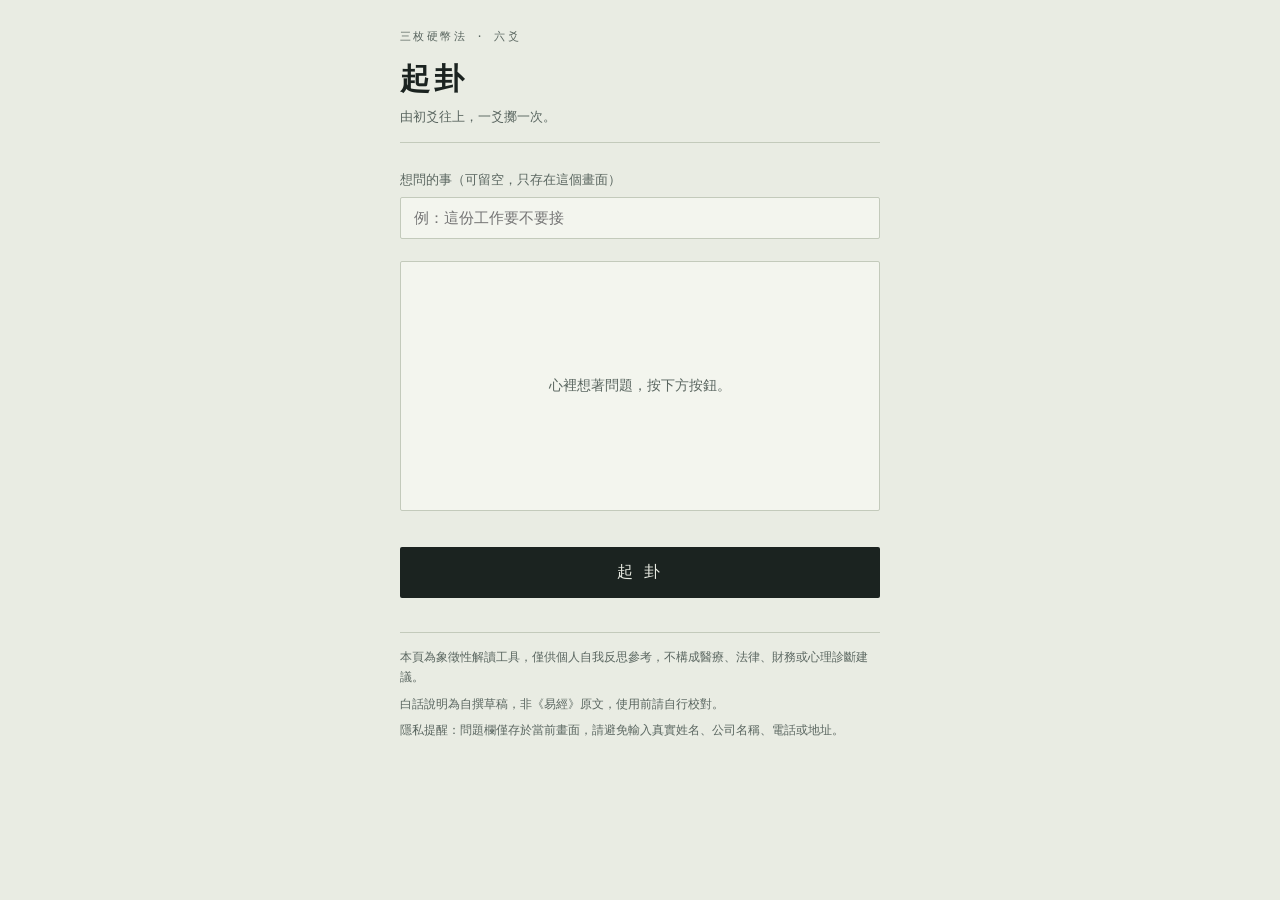
==== index.html @ 2a706cee "init: 起卦工具 v1.0（64 卦，三枚硬幣法） Co-Authored-By: Claude Sonnet 4.6 <noreply@anthropic.com>" ====
<!DOCTYPE html>
<html lang="zh-Hant">
<head>
<meta charset="UTF-8">
<meta name="viewport" content="width=device-width, initial-scale=1">
<title>起卦 · 三枚硬幣法</title>
<style>
:root{
  --paper:#E9ECE3;
  --paper-deep:#DDE2D6;
  --ink:#1B2320;
  --ink-soft:#5A6660;
  --indigo:#3B4E66;
  --cinnabar:#B23A2E;
  --rule:#C3CABB;
  --yang-bar: var(--ink);
}
*{box-sizing:border-box;}
html,body{margin:0;padding:0;}
body{
  background:var(--paper);
  color:var(--ink);
  font-family:"PingFang TC","Noto Sans TC","Microsoft JhengHei",system-ui,sans-serif;
  line-height:1.7;
  -webkit-font-smoothing:antialiased;
  display:flex;
  justify-content:center;
}
.wrap{width:100%;max-width:520px;padding:28px 20px 64px;}
header{border-bottom:1px solid var(--rule);padding-bottom:14px;margin-bottom:26px;}
.eyebrow{
  font-family:ui-monospace,"SFMono-Regular",Menlo,monospace;
  font-size:11px;letter-spacing:.22em;color:var(--ink-soft);text-transform:uppercase;
}
h1{
  font-family:"Songti TC","Noto Serif TC","PMingLiU",serif;
  font-size:30px;font-weight:600;letter-spacing:.14em;margin:6px 0 2px;
}
.sub{font-size:13px;color:var(--ink-soft);margin:0;}
.ask{margin-bottom:22px;}
label{display:block;font-size:13px;color:var(--ink-soft);margin-bottom:6px;}
input[type=text]{
  width:100%;padding:11px 13px;border:1px solid var(--rule);border-radius:2px;
  background:#F3F5EE;color:var(--ink);font-size:15px;font-family:inherit;
}
input[type=text]:focus{outline:2px solid var(--indigo);outline-offset:1px;border-color:var(--indigo);}
.stage{
  border:1px solid var(--rule);background:#F3F5EE;
  padding:26px 22px;border-radius:2px;margin-bottom:18px;min-height:250px;
  display:flex;flex-direction:column;justify-content:center;
}
.stack{display:flex;flex-direction:column-reverse;gap:11px;}
.line{display:grid;grid-template-columns:26px 1fr 44px;align-items:center;gap:10px;}
.line .idx{
  font-family:ui-monospace,Menlo,monospace;font-size:11px;color:var(--ink-soft);text-align:right;
}
.bars{display:flex;gap:9px;height:11px;}
.bar{background:var(--yang-bar);flex:1;border-radius:1px;}
.line[data-yin="1"] .bars .bar{flex:0 0 calc(50% - 4.5px);}
.line .mark{
  font-family:ui-monospace,Menlo,monospace;font-size:11px;color:var(--ink-soft);letter-spacing:.06em;
}
.line[data-changing="1"] .bars .bar{background:var(--cinnabar);}
.line[data-changing="1"] .mark{color:var(--cinnabar);}
.line.enter{animation:draw .34s ease-out both;}
@keyframes draw{from{opacity:0;transform:translateY(7px) scaleX(.86);}to{opacity:1;transform:none;}}
.placeholder{color:var(--ink-soft);font-size:14px;text-align:center;}
.result{margin-top:4px;}
.name-row{display:flex;align-items:baseline;gap:12px;flex-wrap:wrap;}
.glyph{font-size:34px;line-height:1;}
.name{
  font-family:"Songti TC","Noto Serif TC","PMingLiU",serif;
  font-size:24px;font-weight:600;letter-spacing:.1em;
}
.no{font-family:ui-monospace,Menlo,monospace;font-size:12px;color:var(--ink-soft);}
.trigrams{font-size:13px;color:var(--indigo);margin:8px 0 0;}
.body-text{font-size:15px;margin:14px 0 0;}
.action{
  border-left:2px solid var(--indigo);padding-left:12px;margin-top:14px;
  font-size:14px;color:var(--indigo);
}
.moving{
  margin-top:16px;padding-top:14px;border-top:1px dashed var(--rule);
  font-size:14px;
}
.moving strong{color:var(--cinnabar);font-weight:600;}
.empty{
  font-size:14px;color:var(--ink-soft);
  border:1px dashed var(--rule);padding:12px;border-radius:2px;margin-top:12px;
}
.empty code{
  font-family:ui-monospace,Menlo,monospace;font-size:12px;
  background:var(--paper-deep);padding:1px 4px;
}
.cast{
  width:100%;padding:15px;border:none;border-radius:2px;
  background:var(--ink);color:var(--paper);
  font-family:inherit;font-size:16px;letter-spacing:.18em;cursor:pointer;
}
.cast:hover{background:#2C3733;}
.cast:disabled{background:var(--ink-soft);cursor:default;}
.cast:focus-visible{outline:2px solid var(--cinnabar);outline-offset:2px;}
.coins{
  text-align:center;font-family:ui-monospace,Menlo,monospace;font-size:12px;
  color:var(--ink-soft);height:18px;margin:10px 0 0;letter-spacing:.1em;
}
footer{
  margin-top:34px;padding-top:14px;border-top:1px solid var(--rule);
  font-size:12px;color:var(--ink-soft);
}
footer p{margin:0 0 6px;}
@media (prefers-reduced-motion:reduce){
  .line.enter{animation:none;}
}
</style>
</head>
<body>
<div class="wrap">
  <header>
    <div class="eyebrow">三枚硬幣法 · 六爻</div>
    <h1>起卦</h1>
    <p class="sub">由初爻往上，一爻擲一次。</p>
  </header>
  <div class="ask">
    <label for="q">想問的事（可留空，只存在這個畫面）</label>
    <input type="text" id="q" placeholder="例：這份工作要不要接" autocomplete="off">
  </div>
  <div class="stage" id="stage" aria-live="polite">
    <div class="placeholder" id="placeholder">心裡想著問題，按下方按鈕。</div>
    <div class="stack" id="stack" hidden></div>
    <div class="result" id="result" hidden></div>
  </div>
  <p class="coins" id="coins"></p>
  <button class="cast" id="cast">起 卦</button>
  <footer>
    <p>本頁為象徵性解讀工具，僅供個人自我反思參考，不構成醫療、法律、財務或心理診斷建議。</p>
    <p>白話說明為自撰草稿，非《易經》原文，使用前請自行校對。</p>
    <p>隱私提醒：問題欄僅存於當前畫面，請避免輸入真實姓名、公司名稱、電話或地址。</p>
  </footer>
</div>
<script>
"use strict";
/* ─────────────────────────────────────────────
   1. 八卦查表：鍵為三爻二進位字串，由下往上，1=陽 0=陰
   ───────────────────────────────────────────── */
const TRIGRAMS = {
  "111": { name:"乾", symbol:"☰", nature:"天" },
  "110": { name:"兌", symbol:"☱", nature:"澤" },
  "101": { name:"離", symbol:"☲", nature:"火" },
  "100": { name:"震", symbol:"☳", nature:"雷" },
  "011": { name:"巽", symbol:"☴", nature:"風" },
  "010": { name:"坎", symbol:"☵", nature:"水" },
  "001": { name:"艮", symbol:"☶", nature:"山" },
  "000": { name:"坤", symbol:"☷", nature:"地" }
};
/* ─────────────────────────────────────────────
   2. 六十四卦查表（已補齊 64 筆）
   ───────────────────────────────────────────── */
const HEXAGRAMS = {
  "111111": { no:1, name:"乾為天", summary:"力量飽滿，方向明確，適合主動推進。", action:"保持前進，但設定停損與休息點，避免過度消耗。" },
  "000000": { no:2, name:"坤為地", summary:"承載與順應的時刻，不適合搶先，適合把基礎做厚。", action:"順勢而為，把細節與支持系統顧好。" },
  "100010": { no:3, name:"水雷屯", summary:"開端艱難，方向有但路還沒成形，混亂中帶有生機。", action:"先處理最卡的環節，不求一次到位。" },
  "010001": { no:4, name:"山水蒙", summary:"經驗不足，處於學習狀態，需要引導而非硬闖。", action:"找可信的範例或請教，邊做邊修正。" },
  "111010": { no:5, name:"水天需", summary:"需要等待，時機未到，急不得。", action:"補齊準備，讓等待變成優勢。" },
  "010111": { no:6, name:"天水訟", summary:"立場衝突，話說不清，越爭越緊。", action:"把爭點寫下來，找中間規則或第三方釐清。" },
  "010000": { no:7, name:"地水師", summary:"需要組織與紀律，眾人仰賴方向。", action:"明確分工與規則，帶領比說服重要。" },
  "000010": { no:8, name:"水地比", summary:"需要結盟，找對人比做對事更關鍵。", action:"主動靠近價值一致的人，表達誠意。" },
  "111011": { no:9, name:"風天小畜", summary:"力量被暫時牽制，小有積蓄但推不遠。", action:"積少成多，透過溝通累積助力。" },
  "110111": { no:10, name:"天澤履", summary:"如履薄冰，禮節與分寸決定成敗。", action:"謹慎行事，尊重規則與對方的界線。" },
  "111000": { no:11, name:"地天泰", summary:"上下相通，氣場順暢，適合合作與擴張。", action:"把握順勢，推進長期合作。" },
  "000111": { no:12, name:"天地否", summary:"上下隔絕，溝通不通，適合保守。", action:"減少投入，守住現有，避免誤判。" },
  "101111": { no:13, name:"天火同人", summary:"與人同行，方向一致才能成事。", action:"釐清共同目標，公開溝通立場。" },
  "111101": { no:14, name:"火天大有", summary:"資源豐厚，受到支持，但也容易被看見。", action:"善用資源，並思考如何分配與回饋。" },
  "001000": { no:15, name:"地山謙", summary:"低調反而有利，謙讓能化解阻力。", action:"不搶功，把成果留給團隊。" },
  "000100": { no:16, name:"雷地豫", summary:"氣氛鬆動，適合帶動，但也容易鬆散。", action:"用愉悅帶動，別忘了節奏與底線。" },
  "100110": { no:17, name:"澤雷隨", summary:"跟隨時勢，與對的人同行比方向更重要。", action:"觀察動向，選擇可信的對象跟隨。" },
  "011001": { no:18, name:"山風蠱", summary:"積弊已久，需要整頓，事情牽連過去。", action:"追本溯源，從制度與根源修起。" },
  "110000": { no:19, name:"地澤臨", summary:"機會靠近，適合親近與了解。", action:"主動接觸，但保持判斷力。" },
  "000011": { no:20, name:"風地觀", summary:"需要觀察與展現，視角比行動重要。", action:"先看清楚局勢，再決定是否出手。" },
  "100101": { no:21, name:"火雷噬嗑", summary:"遇到阻礙，需要咬合與決斷。", action:"果斷處理卡點，避免拖延。" },
  "101001": { no:22, name:"山火賁", summary:"外表修飾，內在還需實質。", action:"適度包裝，但別讓形式蓋過內容。" },
  "000001": { no:23, name:"山地剝", summary:"剝落的過程，不適合往前。", action:"減少損耗，守住核心。" },
  "100000": { no:24, name:"地雷復", summary:"轉折點，舊的結束，新的萌芽。", action:"順著回升，小步前進。" },
  "100111": { no:25, name:"天雷無妄", summary:"順其自然，不妄動反而有利。", action:"照規矩做，不存僥倖。" },
  "111001": { no:26, name:"山天大畜", summary:"大量蓄積，厚積薄發。", action:"累積實力與資源，等待釋放點。" },
  "100001": { no:27, name:"山雷頤", summary:"養分與言行，進什麼、說什麼決定狀態。", action:"檢視飲食、資訊與說話的來源。" },
  "011110": { no:28, name:"澤風大過", summary:"負擔過重，結構需要加固。", action:"減輕重量，或增強支撐。" },
  "010010": { no:29, name:"坎為水", summary:"重重困難，水流不止，考驗持續力。", action:"專注當下這關，保持彈性與退路。" },
  "101101": { no:30, name:"離為火", summary:"依附與光明，能見度高，需要依憑。", action:"確認依附的對象與平台是否穩固。" },
  "001110": { no:31, name:"澤山咸", summary:"相互感應，靠感覺與共鳴。", action:"多傾聽少說教，讓對方感受被理解。" },
  "011100": { no:32, name:"雷風恆", summary:"持續與穩定，靠重複與承諾。", action:"固定節奏，長期投入。" },
  "001111": { no:33, name:"天山遯", summary:"適合退避，不是認輸而是策略。", action:"拉開距離，保全實力。" },
  "111100": { no:34, name:"雷天大壯", summary:"力量壯大，容易衝撞。", action:"用力但不逞強，尊重界線。" },
  "000101": { no:35, name:"火地晉", summary:"向上晉升，能見度提高。", action:"把握表現機會，準備好成果。" },
  "101000": { no:36, name:"地火明夷", summary:"光明受損，適合低調自保。", action:"收斂鋒芒，保護核心。" },
  "101011": { no:37, name:"風火家人", summary:"家庭與團隊的秩序，內外分工。", action:"先把內部規則與角色釐清。" },
  "110101": { no:38, name:"火澤睽", summary:"分歧與對望，方向不同。", action:"求同存異，各自處理各自部分。" },
  "001010": { no:39, name:"水山蹇", summary:"前路有礙，進退兩難。", action:"先停下，找替代路徑或支援。" },
  "010100": { no:40, name:"雷水解", summary:"鬆動與解開，糾結有機會散開。", action:"趁勢處理遺留問題，加速釋放。" },
  "110001": { no:41, name:"山澤損", summary:"減損以求平衡，有捨才有得。", action:"評估什麼該先放掉。" },
  "100011": { no:42, name:"風雷益", summary:"增益與助長，順勢加分。", action:"把資源投在會成長的地方。" },
  "111110": { no:43, name:"澤天夬", summary:"決斷的時刻，需要公開表態。", action:"明快處理，避免拖泥帶水。" },
  "011111": { no:44, name:"天風姤", summary:"偶然相遇，吸引力強但不易長久。", action:"享受相遇，但不急著承諾。" },
  "000110": { no:45, name:"澤地萃", summary:"聚集，眾人集中，需要引導。", action:"建立共識與秩序。" },
  "011000": { no:46, name:"地風升", summary:"逐漸上升，適合一步步往上。", action:"累積小勝，持續推進。" },
  "010110": { no:47, name:"澤水困", summary:"受困，資源與空間受限。", action:"說出困境，尋求理解與協助。" },
  "011010": { no:48, name:"水風井", summary:"根本與資源，制度像一口井。", action:"維護共享資源，確保長期可用。" },
  "101110": { no:49, name:"澤火革", summary:"變革，去舊布新。", action:"時機與說法要到位，減少反彈。" },
  "011101": { no:50, name:"火風鼎", summary:"鼎新，建立新秩序與養分。", action:"把資源與人才放到對的位置上燉煮。" },
  "100100": { no:51, name:"震為雷", summary:"震動接連發生，聲勢大於實質損傷。", action:"穩住節奏，事後再檢視損傷。" },
  "001001": { no:52, name:"艮為山", summary:"該止則止，停下是一種位置。", action:"暫停推進，用於整理與觀察。" },
  "001011": { no:53, name:"風山漸", summary:"循序漸進，像漸進的發展。", action:"照步驟來，不跳級。" },
  "110100": { no:54, name:"雷澤歸妹", summary:"關係與歸屬，位置不對等。", action:"釐清身份與期待，避免委屈。" },
  "101100": { no:55, name:"雷火豐", summary:"豐盛到頂點，盛極的時刻。", action:"把握高點，同時準備下坡的規劃。" },
  "001101": { no:56, name:"火山旅", summary:"旅居在外，不穩定，需要適應。", action:"保持靈活，謹慎行事。" },
  "011011": { no:57, name:"巽為風", summary:"滲透與順服，靠柔和重複。", action:"用小幅度、可重複的方式推進。" },
  "110110": { no:58, name:"兌為澤", summary:"喜悅與交流，口舌帶來機會也帶來誤會。", action:"多溝通，重要結論留文字。" },
  "010011": { no:59, name:"風水渙", summary:"渙散，需要重新凝聚。", action:"透過共同行動或信念聚攏人心。" },
  "110010": { no:60, name:"水澤節", summary:"節制與分寸，設定界線。", action:"設立規則與節奏，避免過度。" },
  "110011": { no:61, name:"風澤中孚", summary:"誠信為核心，內在誠實帶來信任。", action:"說到做到，言行一致。" },
  "001100": { no:62, name:"雷山小過", summary:"小有過越，細節上稍微超過。", action:"在小事上謹慎，大事上不冒進。" },
  "101010": { no:63, name:"水火既濟", summary:"已完成，但完成中藏有風險。", action:"守成比擴張重要，檢查細節。" },
  "010101": { no:64, name:"火水未濟", summary:"未完成，還在路上，變動多。", action:"保持謹慎，收尾要完整。" }
};
/* ─────────────────────────────────────────────
   3. 擲幣：陽面 3、陰面 2，三枚相加得 6~9
      9 老陽（變）／8 少陰／7 少陽／6 老陰（變）
   ───────────────────────────────────────────── */
/* 6/7/8/9 → 爻狀態。純函式，測試從這裡進入 */
function lineFromValue(value){
  return {
    value,
    yang: value === 7 || value === 9,    // 本卦陰陽
    changing: value === 6 || value === 9 // 是否為變爻
  };
}

function throwLine(){
  const coins = [0,0,0].map(() => Math.random() < 0.5 ? 2 : 3);
  const value = coins.reduce((a,b) => a+b, 0);
  return Object.assign(lineFromValue(value), { coins });
}

const LINE_LABEL = { 6:"老陰 ✕", 7:"少陽", 8:"少陰", 9:"老陽 ○" };
const POSITION = ["初","二","三","四","五","上"];

/* 資料順序契約：lines[0]=初爻 … lines[5]=上爻。
   畫面的上下顛倒只由 CSS 的 column-reverse 負責，資料一律由下往上。 */

/* 由六爻算出本卦與之卦的二進位字串（由下往上） */
function toBinary(lines, transform){
  return lines.map(l => {
    if (transform && l.changing) return l.yang ? "0" : "1";
    return l.yang ? "1" : "0";
  }).join("");
}

function trigramsOf(binary){
  return {
    lower: TRIGRAMS[binary.slice(0,3)],
    upper: TRIGRAMS[binary.slice(3,6)]
  };
}

/* Unicode 卦符區塊由 U+4DC0 起，依文王卦序排列 */
function glyphOf(no){
  return no ? String.fromCodePoint(0x4DBF + no) : "";
}

/* ─────────────────────────────────────────────
   4. 畫面
   ───────────────────────────────────────────── */
const stackEl = document.getElementById("stack");
const resultEl = document.getElementById("result");
const placeholderEl = document.getElementById("placeholder");
const coinsEl = document.getElementById("coins");
const castBtn = document.getElementById("cast");

function renderLine(line, i){
  const el = document.createElement("div");
  el.className = "line enter";
  el.dataset.yin = line.yang ? "0" : "1";
  el.dataset.changing = line.changing ? "1" : "0";
  el.innerHTML =
    '<span class="idx">' + POSITION[i] + '</span>' +
    '<span class="bars">' + (line.yang ? '<i class="bar"></i>' : '<i class="bar"></i><i class="bar"></i>') + '</span>' +
    '<span class="mark">' + line.value + " " + LINE_LABEL[line.value] + '</span>';
  stackEl.appendChild(el);
}

function describe(binary, data){
  const t = trigramsOf(binary);
  const head = data
    ? '<div class="name-row"><span class="glyph">' + glyphOf(data.no) + '</span>' +
      '<span class="name">' + data.name + '</span>' +
      '<span class="no">第 ' + data.no + ' 卦</span></div>'
    : '<div class="name-row"><span class="name">尚未建入此卦</span></div>';
  const tri = '<p class="trigrams">上卦 ' + t.upper.symbol + ' ' + t.upper.name + '（' + t.upper.nature + '）' +
              '　下卦 ' + t.lower.symbol + ' ' + t.lower.name + '（' + t.lower.nature + '）</p>';
  const text = data
    ? '<p class="body-text">' + data.summary + '</p><p class="action">' + data.action + '</p>'
    : '<p class="empty">這一卦的說明還沒寫。到原始碼的 <code>HEXAGRAMS</code> 表新增 ' +
      '<code>"' + binary + '"</code> 這筆，就會顯示在這裡。</p>';
  return head + tri + text;
}

function renderResult(lines){
  const primary = toBinary(lines, false);
  const changed = toBinary(lines, true);
  const movingIdx = lines.map((l,i) => l.changing ? POSITION[i] : null).filter(Boolean);

  let html = describe(primary, HEXAGRAMS[primary]);

  if (movingIdx.length > 0){
    html += '<div class="moving"><p><strong>變爻：' + movingIdx.join("、") + '</strong>（硃砂標示）</p>';
    html += '<p style="margin:10px 0 0;color:var(--ink-soft);font-size:13px;">之卦</p>';
    html += describe(changed, HEXAGRAMS[changed]);
    html += '</div>';
  } else {
    html += '<div class="moving"><p>六爻皆不變，無之卦。看本卦即可。</p></div>';
  }

  resultEl.innerHTML = html;
  resultEl.hidden = false;
}

async function cast(fixedValues){
  castBtn.disabled = true;
  placeholderEl.hidden = true;
  resultEl.hidden = true;
  stackEl.hidden = false;
  stackEl.innerHTML = "";

  const reduce = window.matchMedia("(prefers-reduced-motion: reduce)").matches;
  const delay = (reduce || fixedValues) ? 0 : 380;
  const lines = [];

  for (let i = 0; i < 6; i++){
    const line = fixedValues ? lineFromValue(fixedValues[i]) : throwLine();
    lines.push(line);
    coinsEl.textContent = fixedValues
      ? "指定值　第 " + POSITION[i] + " 爻 ＝ " + line.value
      : "第 " + POSITION[i] + " 爻　" + line.coins.join(" · ") + " ＝ " + line.value;
    renderLine(line, i);
    if (delay) await new Promise(r => setTimeout(r, delay));
  }

  if (!fixedValues) coinsEl.textContent = "";
  renderResult(lines);
  castBtn.disabled = false;
  castBtn.textContent = "再 起 一 卦";
}

castBtn.addEventListener("click", () => cast());


/* ─────────────────────────────────────────────
   5. 資料自我檢查（結果印在瀏覽器 Console）
   ───────────────────────────────────────────── */
function checkConsistency(){
  const byNo = {}, byName = {};
  const noCollision = [], nameCollision = [], roundTripFail = [];
  Object.keys(HEXAGRAMS).forEach(b => {
    const h = HEXAGRAMS[b];
    if (byNo[h.no]) noCollision.push({ no:h.no, binaries:[byNo[h.no], b] });
    else byNo[h.no] = b;
    if (byName[h.name]) nameCollision.push({ name:h.name, binaries:[byName[h.name], b] });
    else byName[h.name] = b;
  });
  Object.keys(byNo).forEach(no => {
    const b = byNo[no];
    if (!HEXAGRAMS[b] || String(HEXAGRAMS[b].no) !== String(no)) roundTripFail.push(no);
  });
  return {
    noCollision, nameCollision, roundTripFail,
    pass: noCollision.length === 0 && nameCollision.length === 0 && roundTripFail.length === 0
  };
}
const NAME_CHECK_EXEMPT = [];
function checkNameByTrigram(){
  return Object.keys(HEXAGRAMS).map(b => {
    const h = HEXAGRAMS[b];
    const t = trigramsOf(b);
    if (NAME_CHECK_EXEMPT.indexOf(b) !== -1) return { binary:b, name:h.name, status:"SKIP", why:"已列為例外" };
    if (h.name.charAt(1) === "為"){
      const ok = h.name.charAt(0) === t.upper.name &&
                 t.upper.name === t.lower.name &&
                 h.name.charAt(2) === t.upper.nature;
      return { binary:b, name:h.name, status: ok ? "PASS" : "FAIL", why:"純卦格式" };
    }
    const ok = h.name.charAt(0) === t.upper.nature && h.name.charAt(1) === t.lower.nature;
    return {
      binary:b, name:h.name, status: ok ? "PASS" : "FAIL",
      why:"應為 上" + t.upper.nature + " 下" + t.lower.nature
    };
  });
}
function allBinaries(){
  const out = [];
  for (let i = 0; i < 64; i++) out.push(i.toString(2).padStart(6, "0"));
  return out;
}
const KNOWN_SAMPLES = {
  "111111":{ no:1, name:"乾" },
  "000000":{ no:2, name:"坤" },
  "100010":{ no:3, name:"屯" },
  "010001":{ no:4, name:"蒙" },
  "111010":{ no:5, name:"需" },
  "010111":{ no:6, name:"訟" },
  "010000":{ no:7, name:"師" },
  "000010":{ no:8, name:"比" }
};
function checkKnownSamples(){
  return Object.keys(KNOWN_SAMPLES).map(b => {
    const expect = KNOWN_SAMPLES[b];
    const actual = HEXAGRAMS[b];
    if (!actual) return { binary:b, expect:expect.name + "/no." + expect.no, status:"PENDING", actual:"（尚未建入）" };
    const nameHit = actual.name.indexOf(expect.name) !== -1;
    const noHit = actual.no === expect.no;
    return {
      binary:b,
      expect: expect.name + "/no." + expect.no,
      status: (nameHit && noHit) ? "PASS" : "FAIL",
      actual: actual.name + "/no." + actual.no + (nameHit ? "" : "（名稱不符）") + (noHit ? "" : "（卦序不符）")
    };
  });
}
function checkTable(){
  const keys = Object.keys(HEXAGRAMS);
  const nos = keys.map(k => HEXAGRAMS[k].no);
  const invalidBinary = keys.filter(k => !/^[01]{6}$/.test(k));
  const invalidNo = nos.filter(n => !Number.isInteger(n) || n < 1 || n > 64);
  const duplicateNo = [...new Set(nos.filter((n,i) => nos.indexOf(n) !== i))];
  const missingNo = [];
  for (let n = 1; n <= 64; n++) if (!nos.includes(n)) missingNo.push(n);
  const missingBinary = allBinaries().filter(b => !(b in HEXAGRAMS));
  const report = {
    total: keys.length,
    uniqueBinary: new Set(keys).size,
    uniqueNo: new Set(nos).size,
    invalidBinary, invalidNo, duplicateNo,
    missingNo, missingBinary
  };
  report.pass = report.total === 64 &&
                report.uniqueNo === 64 &&
                missingBinary.length === 0 &&
                invalidBinary.length === 0 &&
                invalidNo.length === 0 &&
                duplicateNo.length === 0;
  return report;
}
const FIXED_CASES = [
  { id:"A", values:[7,7,7,7,7,7], primary:"111111", changed:"111111", note:"乾 → 乾（無變爻）" },
  { id:"B", values:[8,8,8,8,8,8], primary:"000000", changed:"000000", note:"坤 → 坤（無變爻）" },
  { id:"C", values:[9,9,9,9,9,9], primary:"111111", changed:"000000", note:"乾 → 坤（六爻皆變）" },
  { id:"D", values:[6,6,6,6,6,6], primary:"000000", changed:"111111", note:"坤 → 乾（六爻皆變）" },
  { id:"E", values:[7,8,8,8,8,8], primary:"100000", changed:"100000", note:"初爻為陽：下卦震、上卦坤" },
  { id:"F", values:[8,8,8,8,8,7], primary:"000001", changed:"000001", note:"上爻為陽：下卦坤、上卦艮" }
];
function runFixedCases(){
  return FIXED_CASES.map(c => {
    const lines = c.values.map(lineFromValue);
    const primary = toBinary(lines, false);
    const changed = toBinary(lines, true);
    const moving = lines.filter(l => l.changing).length;
    const expectMoving = c.values.filter(v => v === 6 || v === 9).length;
    return {
      case: c.id, note: c.note,
      primary, changed, moving,
      pass: primary === c.primary && changed === c.changed && moving === expectMoving
    };
  });
}
(function selfCheck(){
  const t = checkTable();
  console.log("[HEXAGRAM CHECK]");
  console.log("Total: " + t.total + " / 64");
  console.log("Unique binary: " + t.uniqueBinary);
  console.log("Unique no: " + t.uniqueNo);
  console.log("Invalid binary: [" + t.invalidBinary.join(", ") + "]");
  console.log("Invalid no: [" + t.invalidNo.join(", ") + "]");
  console.log("Duplicate no: [" + t.duplicateNo.join(", ") + "]");
  console.log("Missing no (" + t.missingNo.length + "): [" + t.missingNo.join(", ") + "]");
  console.log("Missing binary (" + t.missingBinary.length + "):");
  t.missingBinary.forEach(b => {
    const tr = trigramsOf(b);
    console.log('  "' + b + '"  下卦' + tr.lower.name + '（' + tr.lower.nature + '）' +
                ' 上卦' + tr.upper.name + '（' + tr.upper.nature + '）');
  });
  console.log(t.pass ? "PASS: Hexagram table complete" : "FAIL: Hexagram table incomplete");
  console.log("[FIXED CASES]");
  const results = runFixedCases();
  results.forEach(r => console.log(
    (r.pass ? "PASS" : "FAIL") + "  " + r.case + "  " + r.note +
    "  本卦 " + r.primary + " → 之卦 " + r.changed + "  變爻 " + r.moving
  ));
  const logicPass = results.every(r => r.pass);
  console.log(logicPass ? "PASS: 轉換邏輯 6/6" : "FAIL: 轉換邏輯有案例未通過，先不要繼續補資料");
  console.log("[KNOWN SAMPLES]");
  const samples = checkKnownSamples();
  samples.forEach(s => console.log(
    s.status.padEnd(8) + s.binary + "  預期 " + s.expect + "　實際 " + s.actual
  ));
  const sampleFail = samples.filter(s => s.status === "FAIL").length;
  const samplePending = samples.filter(s => s.status === "PENDING").length;
  console.log(sampleFail > 0
    ? "FAIL: 已知樣本有 " + sampleFail + " 筆對不上，卦表可能被編錯"
    : "PASS: 已知樣本無衝突（" + samplePending + " 筆尚未建入，未納入判定）");
  console.log("[CONSISTENCY] binary ↔ no ↔ name");
  const c = checkConsistency();
  console.log("  no collision: " + JSON.stringify(c.noCollision));
  console.log("  name collision: " + JSON.stringify(c.nameCollision));
  console.log("  round-trip fail: [" + c.roundTripFail.join(", ") + "]");
  console.log(c.pass ? "PASS: 三向無衝突" : "FAIL: 三向一致性有衝突");
  console.log("[NAME ↔ TRIGRAM]");
  const nameRes = checkNameByTrigram();
  const nameFail = nameRes.filter(r => r.status === "FAIL");
  nameFail.forEach(r => console.log("  FAIL  " + r.binary + "  " + r.name + "  " + r.why));
  console.log(nameFail.length === 0
    ? "PASS: 卦名與上下卦象相符（" + nameRes.filter(r => r.status === "PASS").length + " 筆檢查）"
    : "FAIL: " + nameFail.length + " 筆卦名與上下卦象不符");
})();
</script>
</body>
</html>
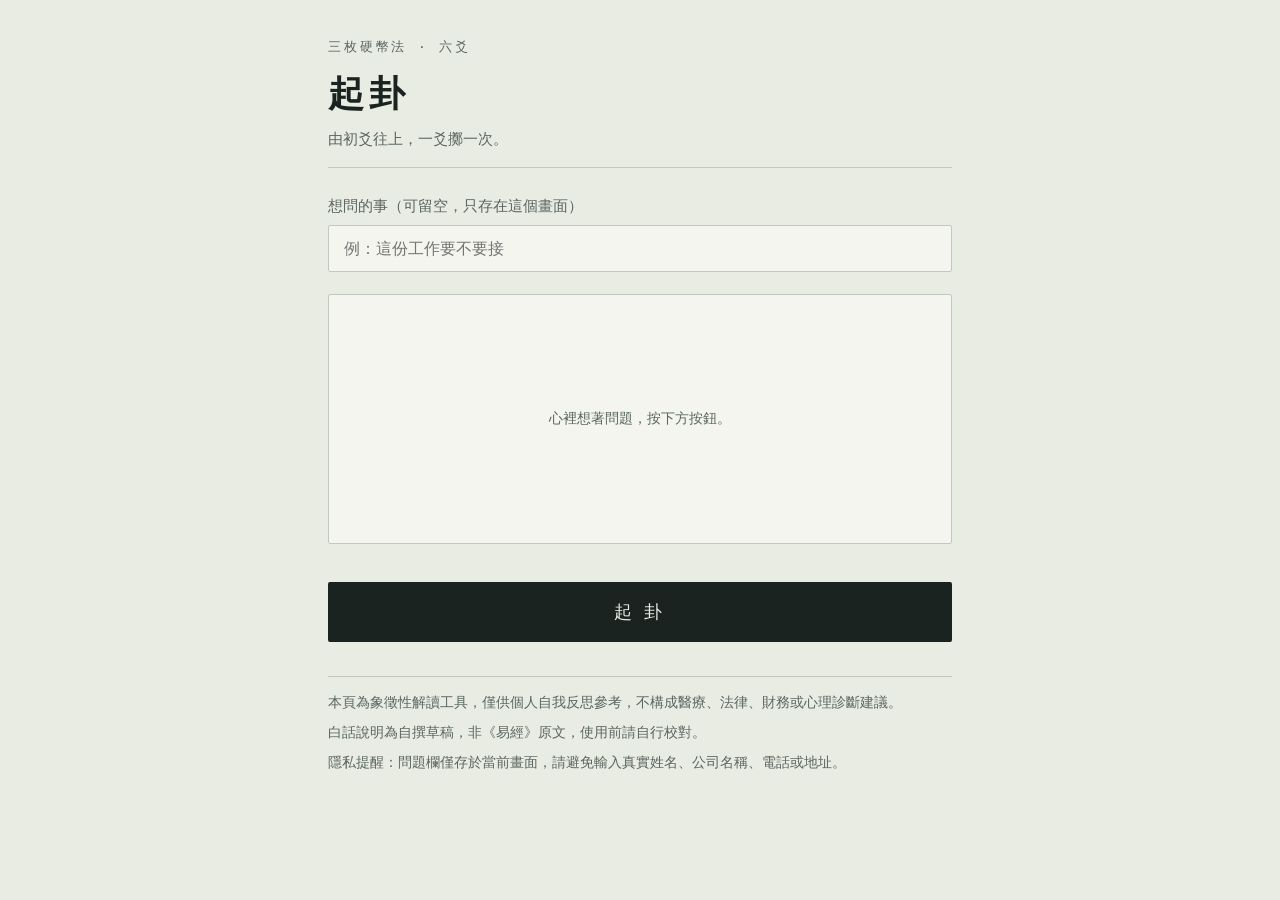
==== commit 113e8ce1: "fix: 桌面可讀性 - max-width 680px 字級全面提升 footer/label/eyebrow 均14px起" ====
--- a/index.html
+++ b/index.html
@@ -26,22 +26,22 @@
   display:flex;
   justify-content:center;
 }
-.wrap{width:100%;max-width:520px;padding:28px 20px 64px;}
+.wrap{width:100%;max-width:680px;padding:36px 28px 72px;}
 header{border-bottom:1px solid var(--rule);padding-bottom:14px;margin-bottom:26px;}
 .eyebrow{
   font-family:ui-monospace,"SFMono-Regular",Menlo,monospace;
-  font-size:11px;letter-spacing:.22em;color:var(--ink-soft);text-transform:uppercase;
+  font-size:13px;letter-spacing:.22em;color:var(--ink-soft);text-transform:uppercase;
 }
 h1{
   font-family:"Songti TC","Noto Serif TC","PMingLiU",serif;
-  font-size:30px;font-weight:600;letter-spacing:.14em;margin:6px 0 2px;
-}
-.sub{font-size:13px;color:var(--ink-soft);margin:0;}
+  font-size:36px;font-weight:600;letter-spacing:.14em;margin:6px 0 2px;
+}
+.sub{font-size:15px;color:var(--ink-soft);margin:0;}
 .ask{margin-bottom:22px;}
-label{display:block;font-size:13px;color:var(--ink-soft);margin-bottom:6px;}
+label{display:block;font-size:15px;color:var(--ink-soft);margin-bottom:6px;}
 input[type=text]{
-  width:100%;padding:11px 13px;border:1px solid var(--rule);border-radius:2px;
-  background:#F3F5EE;color:var(--ink);font-size:15px;font-family:inherit;
+  width:100%;padding:13px 15px;border:1px solid var(--rule);border-radius:2px;
+  background:#F3F5EE;color:var(--ink);font-size:16px;font-family:inherit;
 }
 input[type=text]:focus{outline:2px solid var(--indigo);outline-offset:1px;border-color:var(--indigo);}
 .stage{
@@ -52,13 +52,13 @@
 .stack{display:flex;flex-direction:column-reverse;gap:11px;}
 .line{display:grid;grid-template-columns:26px 1fr 44px;align-items:center;gap:10px;}
 .line .idx{
-  font-family:ui-monospace,Menlo,monospace;font-size:11px;color:var(--ink-soft);text-align:right;
-}
-.bars{display:flex;gap:9px;height:11px;}
+  font-family:ui-monospace,Menlo,monospace;font-size:13px;color:var(--ink-soft);text-align:right;
+}
+.bars{display:flex;gap:9px;height:13px;}
 .bar{background:var(--yang-bar);flex:1;border-radius:1px;}
 .line[data-yin="1"] .bars .bar{flex:0 0 calc(50% - 4.5px);}
 .line .mark{
-  font-family:ui-monospace,Menlo,monospace;font-size:11px;color:var(--ink-soft);letter-spacing:.06em;
+  font-family:ui-monospace,Menlo,monospace;font-size:13px;color:var(--ink-soft);letter-spacing:.06em;
 }
 .line[data-changing="1"] .bars .bar{background:var(--cinnabar);}
 .line[data-changing="1"] .mark{color:var(--cinnabar);}
@@ -67,21 +67,21 @@
 .placeholder{color:var(--ink-soft);font-size:14px;text-align:center;}
 .result{margin-top:4px;}
 .name-row{display:flex;align-items:baseline;gap:12px;flex-wrap:wrap;}
-.glyph{font-size:34px;line-height:1;}
+.glyph{font-size:40px;line-height:1;}
 .name{
   font-family:"Songti TC","Noto Serif TC","PMingLiU",serif;
-  font-size:24px;font-weight:600;letter-spacing:.1em;
-}
-.no{font-family:ui-monospace,Menlo,monospace;font-size:12px;color:var(--ink-soft);}
-.trigrams{font-size:13px;color:var(--indigo);margin:8px 0 0;}
-.body-text{font-size:15px;margin:14px 0 0;}
+  font-size:28px;font-weight:600;letter-spacing:.1em;
+}
+.no{font-family:ui-monospace,Menlo,monospace;font-size:14px;color:var(--ink-soft);}
+.trigrams{font-size:15px;color:var(--indigo);margin:8px 0 0;}
+.body-text{font-size:16px;margin:14px 0 0;}
 .action{
   border-left:2px solid var(--indigo);padding-left:12px;margin-top:14px;
-  font-size:14px;color:var(--indigo);
+  font-size:15px;color:var(--indigo);
 }
 .moving{
   margin-top:16px;padding-top:14px;border-top:1px dashed var(--rule);
-  font-size:14px;
+  font-size:15px;
 }
 .moving strong{color:var(--cinnabar);font-weight:600;}
 .empty{
@@ -93,20 +93,20 @@
   background:var(--paper-deep);padding:1px 4px;
 }
 .cast{
-  width:100%;padding:15px;border:none;border-radius:2px;
+  width:100%;padding:18px;border:none;border-radius:2px;
   background:var(--ink);color:var(--paper);
-  font-family:inherit;font-size:16px;letter-spacing:.18em;cursor:pointer;
+  font-family:inherit;font-size:18px;letter-spacing:.18em;cursor:pointer;
 }
 .cast:hover{background:#2C3733;}
 .cast:disabled{background:var(--ink-soft);cursor:default;}
 .cast:focus-visible{outline:2px solid var(--cinnabar);outline-offset:2px;}
 .coins{
-  text-align:center;font-family:ui-monospace,Menlo,monospace;font-size:12px;
-  color:var(--ink-soft);height:18px;margin:10px 0 0;letter-spacing:.1em;
+  text-align:center;font-family:ui-monospace,Menlo,monospace;font-size:14px;
+  color:var(--ink-soft);height:20px;margin:10px 0 0;letter-spacing:.1em;
 }
 footer{
   margin-top:34px;padding-top:14px;border-top:1px solid var(--rule);
-  font-size:12px;color:var(--ink-soft);
+  font-size:14px;color:var(--ink-soft);
 }
 footer p{margin:0 0 6px;}
 @media (prefers-reduced-motion:reduce){
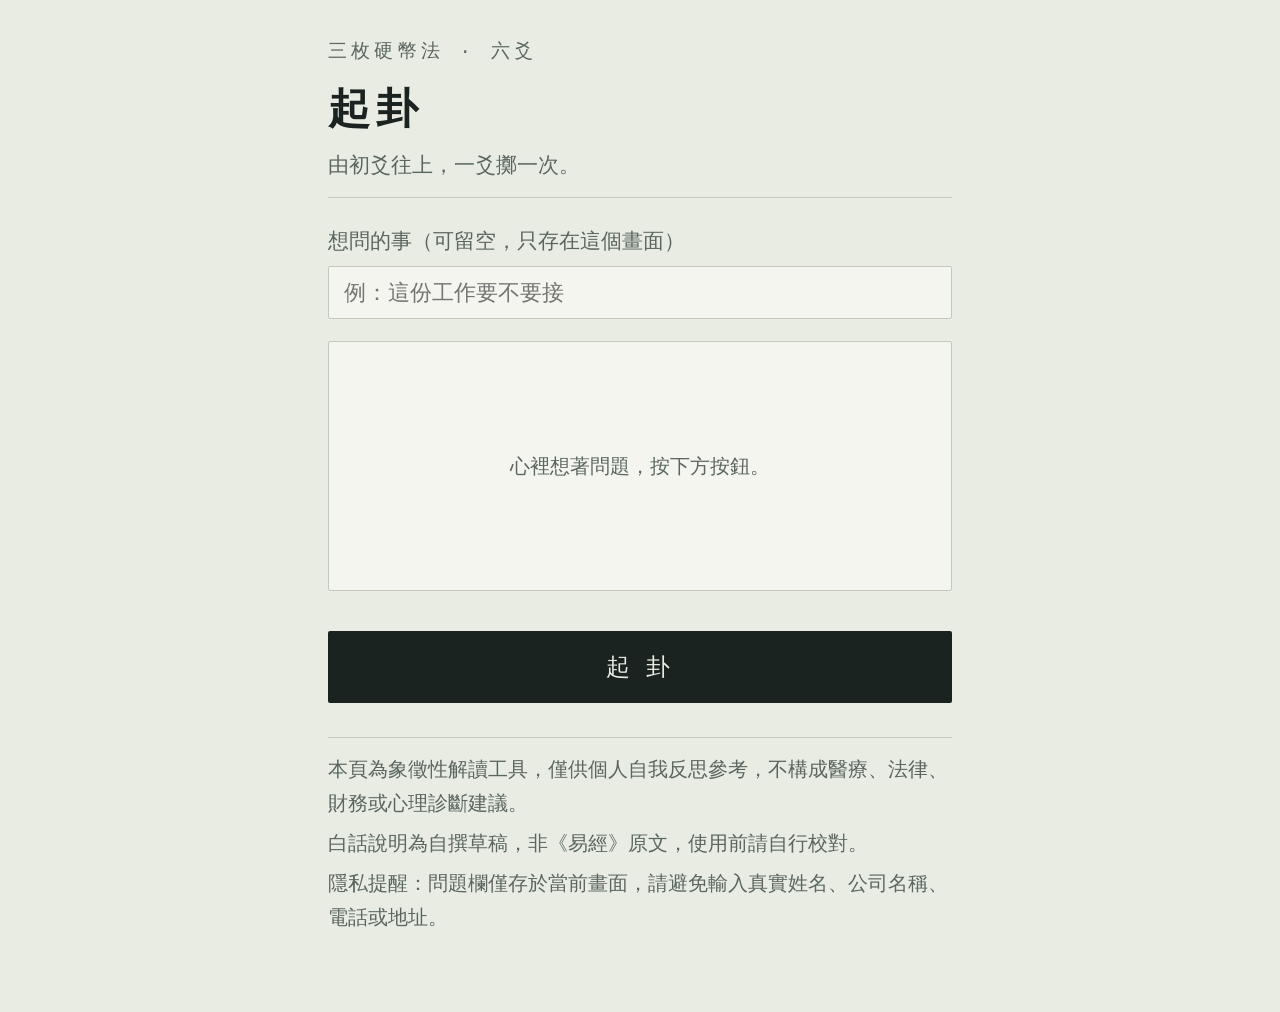
==== commit 2b550803: "fix: 兩個頁面字級全面 +3級（+6px）最小字從14→20px" ====
--- a/index.html
+++ b/index.html
@@ -1,4 +1,4 @@
-<!DOCTYPE html>
+﻿<!DOCTYPE html>
 <html lang="zh-Hant">
 <head>
 <meta charset="UTF-8">
@@ -30,18 +30,18 @@
 header{border-bottom:1px solid var(--rule);padding-bottom:14px;margin-bottom:26px;}
 .eyebrow{
   font-family:ui-monospace,"SFMono-Regular",Menlo,monospace;
-  font-size:13px;letter-spacing:.22em;color:var(--ink-soft);text-transform:uppercase;
+  font-size:19px;letter-spacing:.22em;color:var(--ink-soft);text-transform:uppercase;
 }
 h1{
   font-family:"Songti TC","Noto Serif TC","PMingLiU",serif;
-  font-size:36px;font-weight:600;letter-spacing:.14em;margin:6px 0 2px;
-}
-.sub{font-size:15px;color:var(--ink-soft);margin:0;}
+  font-size:42px;font-weight:600;letter-spacing:.14em;margin:6px 0 2px;
+}
+.sub{font-size:21px;color:var(--ink-soft);margin:0;}
 .ask{margin-bottom:22px;}
-label{display:block;font-size:15px;color:var(--ink-soft);margin-bottom:6px;}
+label{display:block;font-size:21px;color:var(--ink-soft);margin-bottom:6px;}
 input[type=text]{
   width:100%;padding:13px 15px;border:1px solid var(--rule);border-radius:2px;
-  background:#F3F5EE;color:var(--ink);font-size:16px;font-family:inherit;
+  background:#F3F5EE;color:var(--ink);font-size:22px;font-family:inherit;
 }
 input[type=text]:focus{outline:2px solid var(--indigo);outline-offset:1px;border-color:var(--indigo);}
 .stage{
@@ -52,61 +52,61 @@
 .stack{display:flex;flex-direction:column-reverse;gap:11px;}
 .line{display:grid;grid-template-columns:26px 1fr 44px;align-items:center;gap:10px;}
 .line .idx{
-  font-family:ui-monospace,Menlo,monospace;font-size:13px;color:var(--ink-soft);text-align:right;
-}
-.bars{display:flex;gap:9px;height:13px;}
+  font-family:ui-monospace,Menlo,monospace;font-size:19px;color:var(--ink-soft);text-align:right;
+}
+.bars{display:flex;gap:9px;height:16px;}
 .bar{background:var(--yang-bar);flex:1;border-radius:1px;}
 .line[data-yin="1"] .bars .bar{flex:0 0 calc(50% - 4.5px);}
 .line .mark{
-  font-family:ui-monospace,Menlo,monospace;font-size:13px;color:var(--ink-soft);letter-spacing:.06em;
+  font-family:ui-monospace,Menlo,monospace;font-size:19px;color:var(--ink-soft);letter-spacing:.06em;
 }
 .line[data-changing="1"] .bars .bar{background:var(--cinnabar);}
 .line[data-changing="1"] .mark{color:var(--cinnabar);}
 .line.enter{animation:draw .34s ease-out both;}
 @keyframes draw{from{opacity:0;transform:translateY(7px) scaleX(.86);}to{opacity:1;transform:none;}}
-.placeholder{color:var(--ink-soft);font-size:14px;text-align:center;}
+.placeholder{color:var(--ink-soft);font-size:20px;text-align:center;}
 .result{margin-top:4px;}
 .name-row{display:flex;align-items:baseline;gap:12px;flex-wrap:wrap;}
-.glyph{font-size:40px;line-height:1;}
+.glyph{font-size:46px;line-height:1;}
 .name{
   font-family:"Songti TC","Noto Serif TC","PMingLiU",serif;
-  font-size:28px;font-weight:600;letter-spacing:.1em;
-}
-.no{font-family:ui-monospace,Menlo,monospace;font-size:14px;color:var(--ink-soft);}
-.trigrams{font-size:15px;color:var(--indigo);margin:8px 0 0;}
-.body-text{font-size:16px;margin:14px 0 0;}
+  font-size:34px;font-weight:600;letter-spacing:.1em;
+}
+.no{font-family:ui-monospace,Menlo,monospace;font-size:20px;color:var(--ink-soft);}
+.trigrams{font-size:21px;color:var(--indigo);margin:8px 0 0;}
+.body-text{font-size:22px;margin:14px 0 0;}
 .action{
   border-left:2px solid var(--indigo);padding-left:12px;margin-top:14px;
-  font-size:15px;color:var(--indigo);
+  font-size:21px;color:var(--indigo);
 }
 .moving{
   margin-top:16px;padding-top:14px;border-top:1px dashed var(--rule);
-  font-size:15px;
+  font-size:21px;
 }
 .moving strong{color:var(--cinnabar);font-weight:600;}
 .empty{
-  font-size:14px;color:var(--ink-soft);
+  font-size:20px;color:var(--ink-soft);
   border:1px dashed var(--rule);padding:12px;border-radius:2px;margin-top:12px;
 }
 .empty code{
-  font-family:ui-monospace,Menlo,monospace;font-size:12px;
+  font-family:ui-monospace,Menlo,monospace;font-size:18px;
   background:var(--paper-deep);padding:1px 4px;
 }
 .cast{
-  width:100%;padding:18px;border:none;border-radius:2px;
+  width:100%;padding:20px;border:none;border-radius:2px;
   background:var(--ink);color:var(--paper);
-  font-family:inherit;font-size:18px;letter-spacing:.18em;cursor:pointer;
+  font-family:inherit;font-size:24px;letter-spacing:.18em;cursor:pointer;
 }
 .cast:hover{background:#2C3733;}
 .cast:disabled{background:var(--ink-soft);cursor:default;}
 .cast:focus-visible{outline:2px solid var(--cinnabar);outline-offset:2px;}
 .coins{
-  text-align:center;font-family:ui-monospace,Menlo,monospace;font-size:14px;
-  color:var(--ink-soft);height:20px;margin:10px 0 0;letter-spacing:.1em;
+  text-align:center;font-family:ui-monospace,Menlo,monospace;font-size:20px;
+  color:var(--ink-soft);height:22px;margin:10px 0 0;letter-spacing:.1em;
 }
 footer{
   margin-top:34px;padding-top:14px;border-top:1px solid var(--rule);
-  font-size:14px;color:var(--ink-soft);
+  font-size:20px;color:var(--ink-soft);
 }
 footer p{margin:0 0 6px;}
 @media (prefers-reduced-motion:reduce){
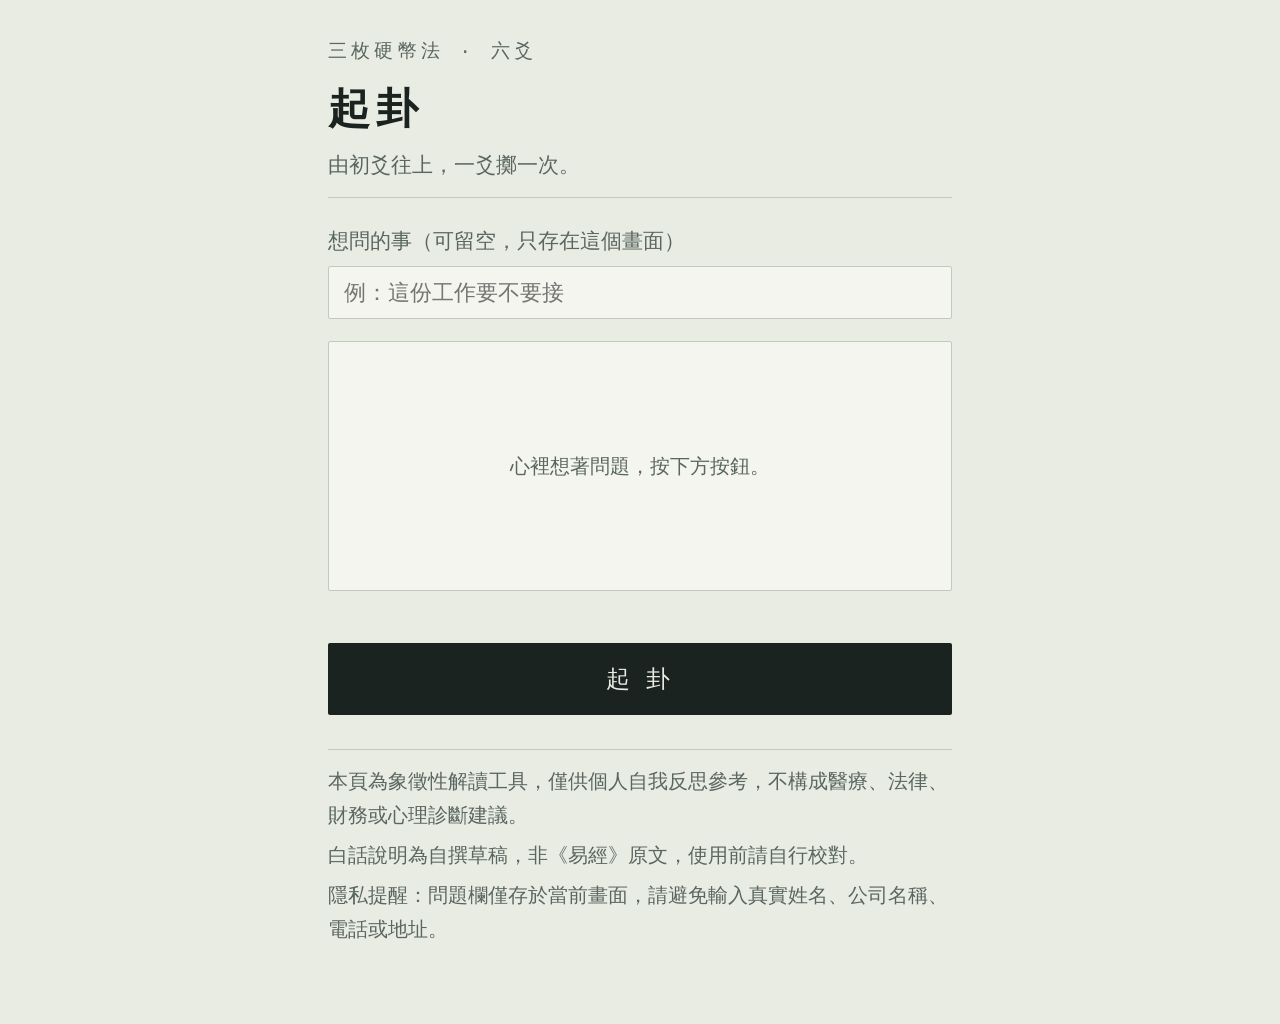
==== commit b53a5b93: "fix: sync GitHub Pages index with yijing" ====
--- a/index.html
+++ b/index.html
@@ -50,7 +50,8 @@
   display:flex;flex-direction:column;justify-content:center;
 }
 .stack{display:flex;flex-direction:column-reverse;gap:11px;}
-.line{display:grid;grid-template-columns:26px 1fr 44px;align-items:center;gap:10px;}
+/* 第三欄要放得下一整行「9 老陽 ○」（約 97px） */
+.line{display:grid;grid-template-columns:26px 1fr 104px;align-items:center;gap:10px;}
 .line .idx{
   font-family:ui-monospace,Menlo,monospace;font-size:19px;color:var(--ink-soft);text-align:right;
 }
@@ -59,6 +60,7 @@
 .line[data-yin="1"] .bars .bar{flex:0 0 calc(50% - 4.5px);}
 .line .mark{
   font-family:ui-monospace,Menlo,monospace;font-size:19px;color:var(--ink-soft);letter-spacing:.06em;
+  white-space:nowrap;
 }
 .line[data-changing="1"] .bars .bar{background:var(--cinnabar);}
 .line[data-changing="1"] .mark{color:var(--cinnabar);}
@@ -66,6 +68,10 @@
 @keyframes draw{from{opacity:0;transform:translateY(7px) scaleX(.86);}to{opacity:1;transform:none;}}
 .placeholder{color:var(--ink-soft);font-size:20px;text-align:center;}
 .result{margin-top:4px;}
+.question{
+  margin:0 0 0.875rem;padding-bottom:0.75rem;border-bottom:1px dashed var(--rule);
+  font-size:1.375rem;overflow-wrap:anywhere;
+}
 .name-row{display:flex;align-items:baseline;gap:12px;flex-wrap:wrap;}
 .glyph{font-size:46px;line-height:1;}
 .name{
@@ -84,6 +90,7 @@
   font-size:21px;
 }
 .moving strong{color:var(--cinnabar);font-weight:600;}
+.changed-title{margin:0.625rem 0 0;font-size:1.25rem;color:var(--ink-soft);letter-spacing:.2em;}
 .empty{
   font-size:20px;color:var(--ink-soft);
   border:1px dashed var(--rule);padding:12px;border-radius:2px;margin-top:12px;
@@ -102,8 +109,41 @@
 .cast:focus-visible{outline:2px solid var(--cinnabar);outline-offset:2px;}
 .coins{
   text-align:center;font-family:ui-monospace,Menlo,monospace;font-size:20px;
-  color:var(--ink-soft);height:22px;margin:10px 0 0;letter-spacing:.1em;
-}
+  color:var(--ink-soft);min-height:34px;margin:10px 0 0;letter-spacing:.1em;
+}
+.cast-error{margin:0;font-size:1.3125rem;color:var(--cinnabar);}
+.cast-error:not(:empty){margin:0 0 0.875rem;padding-left:0.75rem;border-left:2px solid var(--cinnabar);}
+/* 給 AI 解讀：Button 用原生 <button>，提示詞框用可聚焦的 <pre><code>；新增尺寸一律 rem */
+.ai-panel{
+  margin:0 0 1.125rem;padding:1.375rem 1.375rem 1.5rem;
+  border:1px solid var(--rule);border-radius:2px;background:#F3F5EE;
+}
+.ai-title{
+  margin:0;font-family:"Songti TC","Noto Serif TC","PMingLiU",serif;
+  font-size:1.75rem;font-weight:600;letter-spacing:.1em;
+}
+.ai-desc{margin:0.375rem 0 0;font-size:1.25rem;color:var(--ink-soft);}
+.ai-copy{
+  display:block;width:100%;min-height:2.75rem;margin:0.875rem 0 0;padding:0.625rem 1rem;
+  border:1px solid var(--indigo);border-radius:2px;background:transparent;color:var(--indigo);
+  font-family:inherit;font-size:1.3125rem;line-height:1.4;letter-spacing:.12em;cursor:pointer;
+}
+.ai-copy:hover{background:var(--paper);}
+.ai-copy:active{background:var(--paper-deep);}
+.ai-copy:focus-visible{outline:2px solid var(--cinnabar);outline-offset:3px;}
+.copy-status{margin:0;font-size:1.1875rem;color:var(--indigo);}
+.copy-status:not(:empty){margin-top:0.5rem;}
+.copy-status[data-state="fail"]{color:var(--cinnabar);}
+.ai-prompt-box{
+  margin:0.875rem 0 0;max-height:24rem;overflow-y:auto;
+  padding:0.875rem 1rem;border:1px solid var(--rule);border-radius:2px;
+  background:var(--paper);color:var(--ink);
+  font-family:inherit;font-size:1.1875rem;line-height:1.75;
+  white-space:pre-wrap;overflow-wrap:anywhere;word-break:break-word;
+}
+.ai-prompt-box code{font:inherit;}
+.ai-prompt-box:focus-visible{outline:2px solid var(--cinnabar);outline-offset:3px;}
+.copy-buffer{position:fixed;top:0;left:-9999px;opacity:0;}
 footer{
   margin-top:34px;padding-top:14px;border-top:1px solid var(--rule);
   font-size:20px;color:var(--ink-soft);
@@ -123,14 +163,22 @@
   </header>
   <div class="ask">
     <label for="q">想問的事（可留空，只存在這個畫面）</label>
-    <input type="text" id="q" placeholder="例：這份工作要不要接" autocomplete="off">
+    <input type="text" id="q" placeholder="例：這份工作要不要接" autocomplete="off" maxlength="200">
   </div>
   <div class="stage" id="stage" aria-live="polite">
     <div class="placeholder" id="placeholder">心裡想著問題，按下方按鈕。</div>
     <div class="stack" id="stack" hidden></div>
     <div class="result" id="result" hidden></div>
   </div>
+  <section class="ai-panel" id="aiPanel" aria-labelledby="aiTitle" hidden>
+    <h2 class="ai-title" id="aiTitle">給 AI 解讀</h2>
+    <p class="ai-desc">已將本次起卦整理成 AI 可讀格式。本頁不會自動送出，貼到哪個 AI 由你決定。</p>
+    <button type="button" class="ai-copy" id="copyAiPrompt">複製提示詞</button>
+    <p class="copy-status" id="copyStatus" aria-live="polite"></p>
+    <pre class="ai-prompt-box" id="aiPromptBox" tabindex="0" role="region" aria-label="AI 解讀提示詞"><code id="aiPrompt"></code></pre>
+  </section>
   <p class="coins" id="coins"></p>
+  <p class="cast-error" id="castError" role="alert"></p>
   <button class="cast" id="cast">起 卦</button>
   <footer>
     <p>本頁為象徵性解讀工具，僅供個人自我反思參考，不構成醫療、法律、財務或心理診斷建議。</p>
@@ -269,12 +317,21 @@
 
 /* ─────────────────────────────────────────────
    4. 畫面
+      innerHTML 只拼程式內部固定資料（HEXAGRAMS、TRIGRAMS、LINE_LABEL、POSITION）；
+      使用者輸入（#q）一律走 textContent，見 renderQuestion() 與 renderAiPanel()
    ───────────────────────────────────────────── */
 const stackEl = document.getElementById("stack");
 const resultEl = document.getElementById("result");
 const placeholderEl = document.getElementById("placeholder");
 const coinsEl = document.getElementById("coins");
 const castBtn = document.getElementById("cast");
+const questionInput = document.getElementById("q");
+const castErrorEl = document.getElementById("castError");
+const aiPanelEl = document.getElementById("aiPanel");
+const aiPromptBoxEl = document.getElementById("aiPromptBox");
+const aiPromptEl = document.getElementById("aiPrompt");
+const copyBtn = document.getElementById("copyAiPrompt");
+const copyStatusEl = document.getElementById("copyStatus");
 
 function renderLine(line, i){
   const el = document.createElement("div");
@@ -304,7 +361,15 @@
   return head + tri + text;
 }
 
-function renderResult(lines){
+/* 使用者輸入的出口：建立節點後用 textContent 填字，不經過任何 HTML 字串 */
+function renderQuestion(question){
+  const el = document.createElement("p");
+  el.className = "question";
+  el.textContent = "所問：" + question;
+  return el;
+}
+
+function renderResult(lines, question){
   const primary = toBinary(lines, false);
   const changed = toBinary(lines, true);
   const movingIdx = lines.map((l,i) => l.changing ? POSITION[i] : null).filter(Boolean);
@@ -313,7 +378,7 @@
 
   if (movingIdx.length > 0){
     html += '<div class="moving"><p><strong>變爻：' + movingIdx.join("、") + '</strong>（硃砂標示）</p>';
-    html += '<p style="margin:10px 0 0;color:var(--ink-soft);font-size:13px;">之卦</p>';
+    html += '<p class="changed-title">之卦</p>';
     html += describe(changed, HEXAGRAMS[changed]);
     html += '</div>';
   } else {
@@ -321,41 +386,235 @@
   }
 
   resultEl.innerHTML = html;
+  if (question) resultEl.prepend(renderQuestion(question));
   resultEl.hidden = false;
+
+  renderAiPanel(buildAiPrompt({
+    question, lines,
+    primaryBinary: primary, primary: HEXAGRAMS[primary],
+    changedBinary: changed, changed: HEXAGRAMS[changed]
+  }));
+}
+
+/* 給 AI 解讀面板：只顯示與複製文字，不送出任何資料 */
+const COPY_LABEL = "複製提示詞";
+let copyResetTimer = 0;
+
+function setCopyStatus(message, state){
+  copyStatusEl.textContent = message;
+  copyStatusEl.dataset.state = state;
+}
+
+function renderAiPanel(prompt){
+  aiPromptEl.textContent = prompt;
+  aiPromptBoxEl.scrollTop = 0;
+  aiPanelEl.hidden = false;
+}
+
+/* 再起一卦或出錯時呼叫：清掉舊提示詞，確保複製不到上一卦 */
+function resetAiPanel(){
+  aiPanelEl.hidden = true;
+  aiPromptEl.textContent = "";
+  clearTimeout(copyResetTimer);
+  copyBtn.textContent = COPY_LABEL;
+  setCopyStatus("", "");
+}
+
+/* Clipboard API 不可用或被拒時的傳統做法：暫時的唯讀 textarea ＋ execCommand("copy") */
+function copyWithTextarea(text){
+  const previousFocus = document.activeElement;
+  const area = document.createElement("textarea");
+  area.value = text;
+  area.setAttribute("readonly", "");
+  area.className = "copy-buffer";
+  document.body.appendChild(area);
+  area.select();
+  area.setSelectionRange(0, text.length);
+  let copied = false;
+  try {
+    copied = document.execCommand("copy");
+  } catch (error) {
+    copied = false;
+  }
+  area.remove();
+  if (previousFocus && typeof previousFocus.focus === "function") previousFocus.focus();
+  return copied;
+}
+
+async function copyAiPrompt(){
+  const text = aiPromptEl.textContent;
+  if (!text) return;
+  let copied = false;
+  if (navigator.clipboard && window.isSecureContext){
+    try {
+      await navigator.clipboard.writeText(text);
+      copied = true;
+    } catch (error) {
+      console.warn("[copy] Clipboard API 失敗，改用傳統複製", error);
+    }
+  }
+  if (!copied) copied = copyWithTextarea(text);
+  if (aiPromptEl.textContent !== text) return; // 複製途中已再起一卦，不動新面板的狀態
+
+  clearTimeout(copyResetTimer);
+  if (copied){
+    copyBtn.textContent = "已複製 ✓";
+    setCopyStatus("已複製到剪貼簿。", "ok");
+    copyResetTimer = setTimeout(() => {
+      copyBtn.textContent = COPY_LABEL;
+      setCopyStatus("", "");
+    }, 1800);
+  } else {
+    copyBtn.textContent = COPY_LABEL;
+    setCopyStatus("無法自動複製，請手動選取文字。", "fail");
+  }
 }
 
 async function cast(fixedValues){
   castBtn.disabled = true;
-  placeholderEl.hidden = true;
-  resultEl.hidden = true;
-  stackEl.hidden = false;
-  stackEl.innerHTML = "";
-
-  const reduce = window.matchMedia("(prefers-reduced-motion: reduce)").matches;
-  const delay = (reduce || fixedValues) ? 0 : 380;
-  const lines = [];
-
-  for (let i = 0; i < 6; i++){
-    const line = fixedValues ? lineFromValue(fixedValues[i]) : throwLine();
-    lines.push(line);
-    coinsEl.textContent = fixedValues
-      ? "指定值　第 " + POSITION[i] + " 爻 ＝ " + line.value
-      : "第 " + POSITION[i] + " 爻　" + line.coins.join(" · ") + " ＝ " + line.value;
-    renderLine(line, i);
-    if (delay) await new Promise(r => setTimeout(r, delay));
+  try {
+    const question = questionInput.value.trim();
+    castErrorEl.textContent = "";
+    resetAiPanel();
+    placeholderEl.hidden = true;
+    resultEl.hidden = true;
+    stackEl.hidden = false;
+    stackEl.innerHTML = "";
+
+    const reduce = window.matchMedia("(prefers-reduced-motion: reduce)").matches;
+    const delay = (reduce || fixedValues) ? 0 : 380;
+    const lines = [];
+
+    for (let i = 0; i < 6; i++){
+      const line = fixedValues ? lineFromValue(fixedValues[i]) : throwLine();
+      lines.push(line);
+      coinsEl.textContent = fixedValues
+        ? "指定值　第 " + POSITION[i] + " 爻 ＝ " + line.value
+        : "第 " + POSITION[i] + " 爻　" + line.coins.join(" · ") + " ＝ " + line.value;
+      renderLine(line, i);
+      if (delay) await new Promise(r => setTimeout(r, delay));
+    }
+
+    if (!fixedValues) coinsEl.textContent = "";
+    renderResult(lines, question);
+    castBtn.textContent = "再 起 一 卦";
+  } catch (error) {
+    /* 使用者只看到簡短提示；細節留在 Console */
+    console.error("[cast] 起卦失敗", error);
+    castErrorEl.textContent = "起卦過程發生錯誤，請再試一次。";
+    coinsEl.textContent = "";
+    stackEl.hidden = true;
+    resultEl.hidden = true;
+    resetAiPanel();
+    placeholderEl.hidden = false;
+  } finally {
+    castBtn.disabled = false;
   }
-
-  if (!fixedValues) coinsEl.textContent = "";
-  renderResult(lines);
-  castBtn.disabled = false;
-  castBtn.textContent = "再 起 一 卦";
 }
 
 castBtn.addEventListener("click", () => cast());
+copyBtn.addEventListener("click", () => {
+  copyAiPrompt().catch(error => {
+    console.error("[copy] 複製失敗", error);
+    setCopyStatus("無法自動複製，請手動選取文字。", "fail");
+  });
+});
 
 
 /* ─────────────────────────────────────────────
-   5. 資料自我檢查（結果印在瀏覽器 Console）
+   5. 給 AI 解讀的提示詞：純函式，只把本次起卦結果整理成純文字
+      不碰 DOM、不呼叫任何 API；使用者問題原樣放入，顯示時一律走 textContent
+   ───────────────────────────────────────────── */
+/* 「老陰 ✕」→「老陰」：提示詞只寫爻名，不帶畫面上的標記符號 */
+function lineName(value){
+  return LINE_LABEL[value].split(" ")[0];
+}
+
+function lineForAi(line, i){
+  return POSITION[i] + "爻：" + line.value + " " + lineName(line.value);
+}
+
+function hexagramForAi(title, binary, data, summaryTitle, actionTitle){
+  const t = trigramsOf(binary);
+  return [
+    "【" + title + "】",
+    data ? "第 " + data.no + " 卦　" + data.name : "尚未建入此卦資料",
+    "卦象代碼：" + binary,
+    "上卦：" + t.upper.symbol + " " + t.upper.name + "（" + t.upper.nature + "）",
+    "下卦：" + t.lower.symbol + " " + t.lower.name + "（" + t.lower.nature + "）",
+    "",
+    "【" + summaryTitle + "】",
+    data ? data.summary : "尚未建入",
+    "",
+    "【" + actionTitle + "】",
+    data ? data.action : "尚未建入"
+  ].join("\n");
+}
+
+/* lines 維持資料契約（lines[0]=初爻）；只有輸出【六爻結果】時才反轉成畫面的上→初順序 */
+function buildAiPrompt({ question, lines, primaryBinary, primary, changedBinary, changed }){
+  const q = (question || "").trim();
+  const moving = lines.map((line, i) => ({ line, i })).filter(m => m.line.changing);
+  const hasMoving = moving.length > 0;
+
+  const rules = [
+    "不要重新起卦。",
+    "不要另外產生隨機卦象。",
+    "以下卦象就是本次實際結果，請直接依資料解讀。",
+    "請區分「經典易經象徵性詮釋」與客觀事實。",
+    "易經屬象徵性解讀，目前無法以科學方法驗證其預測能力。",
+    hasMoving
+      ? "不要只逐項解釋，要把本卦、變爻與之卦串成完整脈絡。"
+      : "不要只逐項解釋，要把六爻與本卦串成完整脈絡。",
+    (hasMoving ? "【本頁白話摘要】【本頁行動提示】【之卦白話摘要】【之卦行動提示】"
+               : "【本頁白話摘要】【本頁行動提示】") +
+      "是本網站自撰的白話說明，不是《易經》原文，請勿當成經文引用。"
+  ];
+
+  const steps = [["核心卦意", q ? "先說明本卦對這個問題呈現的主要局勢。" : "先說明本卦呈現的主要局勢。"]];
+  if (hasMoving){
+    steps.push(["變爻", "說明哪些爻正在變，以及這些變化代表局勢的哪個部分正在轉折。"]);
+    steps.push(["本卦 → 之卦", "分析局勢由本卦走向之卦的能量與方向，不要把兩卦當成完全無關的兩張牌。"]);
+  }
+  steps.push(q
+    ? ["直接回答問題", "針對【占問問題】給出明確、具體的解讀，不要只講抽象哲理。"]
+    : ["整體局勢", "由於沒有具體問題，請以整體局勢與目前最值得注意的主題為主，不要自行假設使用者是在問感情、工作或財務。"]);
+  steps.push(["實際提醒", "列出：\n- 現在較有利的做法\n- 現在需要避免的做法\n- 最值得觀察的訊號"]);
+  const ORDER = ["一", "二", "三", "四", "五"];
+
+  return [
+    hasMoving
+      ? "請依照《易經》六爻與本卦、變爻、之卦的關係，解讀以下這次已經完成的起卦結果。"
+      : "請依照《易經》六爻與本卦的關係，解讀以下這次已經完成的起卦結果。",
+    "",
+    "重要：",
+    ...rules.map((rule, i) => (i + 1) + ". " + rule),
+    "",
+    "【占問問題】",
+    q || "未填寫具體問題。",
+    "",
+    "【六爻結果】",
+    ...lines.map(lineForAi).reverse(),
+    "",
+    hexagramForAi("本卦", primaryBinary, primary, "本頁白話摘要", "本頁行動提示"),
+    "",
+    "【變爻】",
+    ...(hasMoving ? moving.map(m => lineForAi(m.line, m.i)) : ["無。六爻皆不變。"]),
+    "",
+    ...(hasMoving
+      ? [hexagramForAi("之卦", changedBinary, changed, "之卦白話摘要", "之卦行動提示")]
+      : ["【之卦】", "無。", "", "本次請以本卦為核心解讀，不需要硬加入之卦。"]),
+    "",
+    "請依以下順序解讀：",
+    "",
+    ...steps.flatMap(([title, body], i) => [ORDER[i] + "、" + title, body, ""]),
+    "請不要把象徵性解讀描述成已確定會發生的客觀事件。"
+  ].join("\n");
+}
+
+
+/* ─────────────────────────────────────────────
+   6. 資料自我檢查（結果印在瀏覽器 Console）
    ───────────────────────────────────────────── */
 function checkConsistency(){
   const byNo = {}, byName = {};
@@ -400,30 +659,90 @@
   for (let i = 0; i < 64; i++) out.push(i.toString(2).padStart(6, "0"));
   return out;
 }
-const KNOWN_SAMPLES = {
-  "111111":{ no:1, name:"乾" },
-  "000000":{ no:2, name:"坤" },
-  "100010":{ no:3, name:"屯" },
-  "010001":{ no:4, name:"蒙" },
-  "111010":{ no:5, name:"需" },
-  "010111":{ no:6, name:"訟" },
-  "010000":{ no:7, name:"師" },
-  "000010":{ no:8, name:"比" }
+/* 獨立 canonical 對照表（通行本文王卦序）
+   · binary 由卦名的上下卦手算：前三碼下卦、後三碼上卦，由下往上，1=陽
+   · 刻意不從 HEXAGRAMS 複製、也不用程式產生，才能拿來驗證 HEXAGRAMS
+   · 出處層級：依通行本卦序整理，未逐字對照特定版本文獻 */
+const CANONICAL_HEXAGRAMS = {
+  "111111": { no:1,  name:"乾為天" },
+  "000000": { no:2,  name:"坤為地" },
+  "100010": { no:3,  name:"水雷屯" },
+  "010001": { no:4,  name:"山水蒙" },
+  "111010": { no:5,  name:"水天需" },
+  "010111": { no:6,  name:"天水訟" },
+  "010000": { no:7,  name:"地水師" },
+  "000010": { no:8,  name:"水地比" },
+  "111011": { no:9,  name:"風天小畜" },
+  "110111": { no:10, name:"天澤履" },
+  "111000": { no:11, name:"地天泰" },
+  "000111": { no:12, name:"天地否" },
+  "101111": { no:13, name:"天火同人" },
+  "111101": { no:14, name:"火天大有" },
+  "001000": { no:15, name:"地山謙" },
+  "000100": { no:16, name:"雷地豫" },
+  "100110": { no:17, name:"澤雷隨" },
+  "011001": { no:18, name:"山風蠱" },
+  "110000": { no:19, name:"地澤臨" },
+  "000011": { no:20, name:"風地觀" },
+  "100101": { no:21, name:"火雷噬嗑" },
+  "101001": { no:22, name:"山火賁" },
+  "000001": { no:23, name:"山地剝" },
+  "100000": { no:24, name:"地雷復" },
+  "100111": { no:25, name:"天雷無妄" },
+  "111001": { no:26, name:"山天大畜" },
+  "100001": { no:27, name:"山雷頤" },
+  "011110": { no:28, name:"澤風大過" },
+  "010010": { no:29, name:"坎為水" },
+  "101101": { no:30, name:"離為火" },
+  "001110": { no:31, name:"澤山咸" },
+  "011100": { no:32, name:"雷風恆" },
+  "001111": { no:33, name:"天山遯" },
+  "111100": { no:34, name:"雷天大壯" },
+  "000101": { no:35, name:"火地晉" },
+  "101000": { no:36, name:"地火明夷" },
+  "101011": { no:37, name:"風火家人" },
+  "110101": { no:38, name:"火澤睽" },
+  "001010": { no:39, name:"水山蹇" },
+  "010100": { no:40, name:"雷水解" },
+  "110001": { no:41, name:"山澤損" },
+  "100011": { no:42, name:"風雷益" },
+  "111110": { no:43, name:"澤天夬" },
+  "011111": { no:44, name:"天風姤" },
+  "000110": { no:45, name:"澤地萃" },
+  "011000": { no:46, name:"地風升" },
+  "010110": { no:47, name:"澤水困" },
+  "011010": { no:48, name:"水風井" },
+  "101110": { no:49, name:"澤火革" },
+  "011101": { no:50, name:"火風鼎" },
+  "100100": { no:51, name:"震為雷" },
+  "001001": { no:52, name:"艮為山" },
+  "001011": { no:53, name:"風山漸" },
+  "110100": { no:54, name:"雷澤歸妹" },
+  "101100": { no:55, name:"雷火豐" },
+  "001101": { no:56, name:"火山旅" },
+  "011011": { no:57, name:"巽為風" },
+  "110110": { no:58, name:"兌為澤" },
+  "010011": { no:59, name:"風水渙" },
+  "110010": { no:60, name:"水澤節" },
+  "110011": { no:61, name:"風澤中孚" },
+  "001100": { no:62, name:"雷山小過" },
+  "101010": { no:63, name:"水火既濟" },
+  "010101": { no:64, name:"火水未濟" }
 };
-function checkKnownSamples(){
-  return Object.keys(KNOWN_SAMPLES).map(b => {
-    const expect = KNOWN_SAMPLES[b];
-    const actual = HEXAGRAMS[b];
-    if (!actual) return { binary:b, expect:expect.name + "/no." + expect.no, status:"PENDING", actual:"（尚未建入）" };
-    const nameHit = actual.name.indexOf(expect.name) !== -1;
-    const noHit = actual.no === expect.no;
-    return {
-      binary:b,
-      expect: expect.name + "/no." + expect.no,
-      status: (nameHit && noHit) ? "PASS" : "FAIL",
-      actual: actual.name + "/no." + actual.no + (nameHit ? "" : "（名稱不符）") + (noHit ? "" : "（卦序不符）")
-    };
+function checkCanonicalHexagrams(){
+  const binaries = Object.keys(CANONICAL_HEXAGRAMS);
+  const failures = [];
+  binaries.forEach(binary => {
+    const expected = CANONICAL_HEXAGRAMS[binary];
+    const actual = HEXAGRAMS[binary];
+    const actualNo = actual ? actual.no : null;
+    const actualName = actual ? actual.name : null;
+    if (actualNo !== expected.no || actualName !== expected.name){
+      failures.push({ binary, expectedNo: expected.no, actualNo, expectedName: expected.name, actualName });
+    }
   });
+  const passed = binaries.length - failures.length;
+  return { total: binaries.length, passed, failures, pass: binaries.length === 64 && passed === 64 };
 }
 function checkTable(){
   const keys = Object.keys(HEXAGRAMS);
@@ -471,15 +790,96 @@
     };
   });
 }
+/* AI 提示詞案例：輸入用真實卦表組成；期望字串一律手寫，不經過 buildAiPrompt */
+function aiPromptInput(values, question){
+  const lines = values.map(lineFromValue);
+  const primaryBinary = toBinary(lines, false);
+  const changedBinary = toBinary(lines, true);
+  return {
+    question, lines,
+    primaryBinary, primary: HEXAGRAMS[primaryBinary],
+    changedBinary, changed: HEXAGRAMS[changedBinary]
+  };
+}
+const AI_PROMPT_CASES = [
+  { id:"AI-A", note:"有問題、有變爻：問題、六爻（上→初）、本卦、變爻、之卦、本頁白話都完整",
+    run: () => buildAiPrompt(aiPromptInput([7,9,7,9,7,6], "這份工作適合我現在接嗎？")),
+    has:["1. 不要重新起卦。",
+         "【占問問題】\n這份工作適合我現在接嗎？\n",
+         "【六爻結果】\n上爻：6 老陰\n五爻：7 少陽\n四爻：9 老陽\n三爻：7 少陽\n二爻：9 老陽\n初爻：7 少陽\n",
+         "【本卦】\n第 43 卦　澤天夬\n卦象代碼：111110\n上卦：☱ 兌（澤）\n下卦：☰ 乾（天）\n",
+         "【本頁白話摘要】\n決斷的時刻，需要公開表態。\n",
+         "【本頁行動提示】\n明快處理，避免拖泥帶水。\n",
+         "【變爻】\n二爻：9 老陽\n四爻：9 老陽\n上爻：6 老陰\n",
+         "【之卦】\n第 37 卦　風火家人\n卦象代碼：101011\n上卦：☴ 巽（風）\n下卦：☲ 離（火）\n",
+         "【之卦白話摘要】\n家庭與團隊的秩序，內外分工。\n",
+         "【之卦行動提示】\n先把內部規則與角色釐清。\n",
+         "三、本卦 → 之卦", "四、直接回答問題"],
+    lacks:["<", "無。六爻皆不變。"] },
+  { id:"AI-B", note:"問題空白：寫未填寫，且不替使用者猜問題類型",
+    run: () => buildAiPrompt(aiPromptInput([7,9,7,9,7,6], "   ")),
+    has:["【占問問題】\n未填寫具體問題。\n", "不要自行假設使用者是在問感情、工作或財務"],
+    lacks:["四、直接回答問題"] },
+  { id:"AI-C", note:"無變爻：變爻與之卦寫「無」，不產生本卦 → 之卦分析",
+    run: () => buildAiPrompt(aiPromptInput([7,7,7,7,7,7], "要不要搬家")),
+    has:["【變爻】\n無。六爻皆不變。\n", "【之卦】\n無。\n", "本次請以本卦為核心解讀，不需要硬加入之卦。"],
+    lacks:["【之卦白話摘要】", "本卦 → 之卦"] },
+  { id:"AI-D", note:"問題維持純文字：去掉前後空白，不轉義、不夾 HTML",
+    run: () => buildAiPrompt(aiPromptInput([8,8,8,8,8,8], "  <img src=x onerror=alert(1)>  ")),
+    has:["【占問問題】\n<img src=x onerror=alert(1)>\n"],
+    lacks:["&lt;"] },
+  { id:"AI-E", note:"卦表缺資料時不當掉，標示尚未建入",
+    run: () => buildAiPrompt({ question:"", lines:[7,7,7,7,7,7].map(lineFromValue),
+                               primaryBinary:"111111", primary:undefined,
+                               changedBinary:"111111", changed:undefined }),
+    has:["尚未建入"],
+    lacks:["undefined"] }
+];
+function runAiPromptCases(){
+  return AI_PROMPT_CASES.map(c => {
+    let missing = [], unexpected = [], error = "";
+    try {
+      const text = c.run();
+      missing = c.has.filter(s => !text.includes(s));
+      unexpected = c.lacks.filter(s => text.includes(s));
+    } catch (e) {
+      error = e.message;
+    }
+    return {
+      case: c.id, note: c.note, missing, unexpected, error,
+      pass: !error && missing.length === 0 && unexpected.length === 0
+    };
+  });
+}
+/* 擲幣抽樣：三枚公平硬幣相加，6／7／8／9 理論機率 1/8、3/8、3/8、1/8 */
+function checkCoinToss(samples){
+  const counts = { 6:0, 7:0, 8:0, 9:0 };
+  let heads = 0, invalid = 0;
+  for (let i = 0; i < samples; i++){
+    const line = throwLine();
+    line.coins.forEach(coin => { if (coin === 3) heads++; else if (coin !== 2) invalid++; });
+    if (line.value in counts) counts[line.value]++; else invalid++;
+  }
+  const expected = { 6:1/8, 7:3/8, 8:3/8, 9:1/8 };
+  const ratio = {};
+  Object.keys(expected).forEach(v => { ratio[v] = counts[v] / samples; });
+  const offBy = Object.keys(expected).filter(v => Math.abs(ratio[v] - expected[v]) > 0.03);
+  const headRatio = heads / (samples * 3);
+  return {
+    samples, ratio, headRatio, invalid, offBy,
+    pass: invalid === 0 && offBy.length === 0 && Math.abs(headRatio - 0.5) < 0.02
+  };
+}
 (function selfCheck(){
+  const mark = ok => ok ? "PASS" : "FAIL";
+  console.log("[STRUCTURE CHECK] 只證明資料表自洽（筆數、唯一、缺漏、合法值），不代表卦名與卦序正確");
   const t = checkTable();
-  console.log("[HEXAGRAM CHECK]");
   console.log("Total: " + t.total + " / 64");
   console.log("Unique binary: " + t.uniqueBinary);
   console.log("Unique no: " + t.uniqueNo);
-  console.log("Invalid binary: [" + t.invalidBinary.join(", ") + "]");
-  console.log("Invalid no: [" + t.invalidNo.join(", ") + "]");
-  console.log("Duplicate no: [" + t.duplicateNo.join(", ") + "]");
+  console.log("Invalid binary (" + t.invalidBinary.length + "): [" + t.invalidBinary.join(", ") + "]");
+  console.log("Invalid no (" + t.invalidNo.length + "): [" + t.invalidNo.join(", ") + "]");
+  console.log("Duplicate no (" + t.duplicateNo.length + "): [" + t.duplicateNo.join(", ") + "]");
   console.log("Missing no (" + t.missingNo.length + "): [" + t.missingNo.join(", ") + "]");
   console.log("Missing binary (" + t.missingBinary.length + "):");
   t.missingBinary.forEach(b => {
@@ -487,7 +887,23 @@
     console.log('  "' + b + '"  下卦' + tr.lower.name + '（' + tr.lower.nature + '）' +
                 ' 上卦' + tr.upper.name + '（' + tr.upper.nature + '）');
   });
-  console.log(t.pass ? "PASS: Hexagram table complete" : "FAIL: Hexagram table incomplete");
+  const c = checkConsistency();
+  console.log("binary ↔ no ↔ name：no collision " + JSON.stringify(c.noCollision) +
+              "　name collision " + JSON.stringify(c.nameCollision) +
+              "　round-trip fail [" + c.roundTripFail.join(", ") + "]");
+  const structurePass = t.pass && c.pass;
+  console.log(structurePass
+    ? "PASS: structure 64 筆齊全、無重複、無非法值（僅結構自洽）"
+    : "FAIL: structure 資料表有缺漏、重複或非法值");
+  console.log("[CANONICAL HEXAGRAM CHECK] 逐筆對照獨立 64 卦表：binary 須存在，卦序與完整卦名須全等");
+  const canon = checkCanonicalHexagrams();
+  console.log("Canonical fixture: " + canon.total + " / 64");
+  console.log("Canonical failures: " + canon.failures.length);
+  canon.failures.forEach(f => console.log(
+    "  FAIL  " + f.binary + "  預期 第 " + f.expectedNo + " 卦 " + f.expectedName +
+    "　實際 " + (f.actualName === null ? "（缺這一卦）" : "第 " + f.actualNo + " 卦 " + f.actualName)
+  ));
+  console.log(mark(canon.pass) + ": canonical hexagram mapping " + canon.passed + "/64");
   console.log("[FIXED CASES]");
   const results = runFixedCases();
   results.forEach(r => console.log(
@@ -496,29 +912,32 @@
   ));
   const logicPass = results.every(r => r.pass);
   console.log(logicPass ? "PASS: 轉換邏輯 6/6" : "FAIL: 轉換邏輯有案例未通過，先不要繼續補資料");
-  console.log("[KNOWN SAMPLES]");
-  const samples = checkKnownSamples();
-  samples.forEach(s => console.log(
-    s.status.padEnd(8) + s.binary + "  預期 " + s.expect + "　實際 " + s.actual
-  ));
-  const sampleFail = samples.filter(s => s.status === "FAIL").length;
-  const samplePending = samples.filter(s => s.status === "PENDING").length;
-  console.log(sampleFail > 0
-    ? "FAIL: 已知樣本有 " + sampleFail + " 筆對不上，卦表可能被編錯"
-    : "PASS: 已知樣本無衝突（" + samplePending + " 筆尚未建入，未納入判定）");
-  console.log("[CONSISTENCY] binary ↔ no ↔ name");
-  const c = checkConsistency();
-  console.log("  no collision: " + JSON.stringify(c.noCollision));
-  console.log("  name collision: " + JSON.stringify(c.nameCollision));
-  console.log("  round-trip fail: [" + c.roundTripFail.join(", ") + "]");
-  console.log(c.pass ? "PASS: 三向無衝突" : "FAIL: 三向一致性有衝突");
-  console.log("[NAME ↔ TRIGRAM]");
+  console.log("[NAME ↔ TRIGRAM] 結構檢查：卦名前兩字對上下卦象，不檢查卦序");
   const nameRes = checkNameByTrigram();
   const nameFail = nameRes.filter(r => r.status === "FAIL");
   nameFail.forEach(r => console.log("  FAIL  " + r.binary + "  " + r.name + "  " + r.why));
   console.log(nameFail.length === 0
     ? "PASS: 卦名與上下卦象相符（" + nameRes.filter(r => r.status === "PASS").length + " 筆檢查）"
     : "FAIL: " + nameFail.length + " 筆卦名與上下卦象不符");
+  console.log("[AI PROMPT]");
+  const promptRes = runAiPromptCases();
+  promptRes.forEach(r => console.log(
+    (r.pass ? "PASS" : "FAIL") + "  " + r.case + "  " + r.note +
+    (r.error ? "  錯誤 " + r.error : "") +
+    (r.missing.length ? "  缺少 " + JSON.stringify(r.missing) : "") +
+    (r.unexpected.length ? "  不該出現 " + JSON.stringify(r.unexpected) : "")
+  ));
+  const promptPassed = promptRes.filter(r => r.pass).length;
+  const promptPass = promptPassed === promptRes.length;
+  console.log(mark(promptPass) + ": AI 提示詞 " + promptPassed + "/" + promptRes.length);
+  console.log("[COIN TOSS] 擲幣分布 regression");
+  const coin = checkCoinToss(8000);
+  console.log("6 / 7 / 8 / 9 = " + [6,7,8,9].map(v => (coin.ratio[v] * 100).toFixed(1) + "%").join(" / ") +
+              "（理論 12.5% / 37.5% / 37.5% / 12.5%）　陽面 " + (coin.headRatio * 100).toFixed(1) + "%");
+  console.log(mark(coin.pass) + ": 擲幣分布（抽樣 " + coin.samples + " 爻）");
+  console.log("[SUMMARY] structure " + mark(structurePass) + " · canonical " + mark(canon.pass) +
+              " · fixed cases " + mark(logicPass) + " · name↔trigram " + mark(nameFail.length === 0) +
+              " · AI prompt " + mark(promptPass) + " · coin toss " + mark(coin.pass));
 })();
 </script>
 </body>
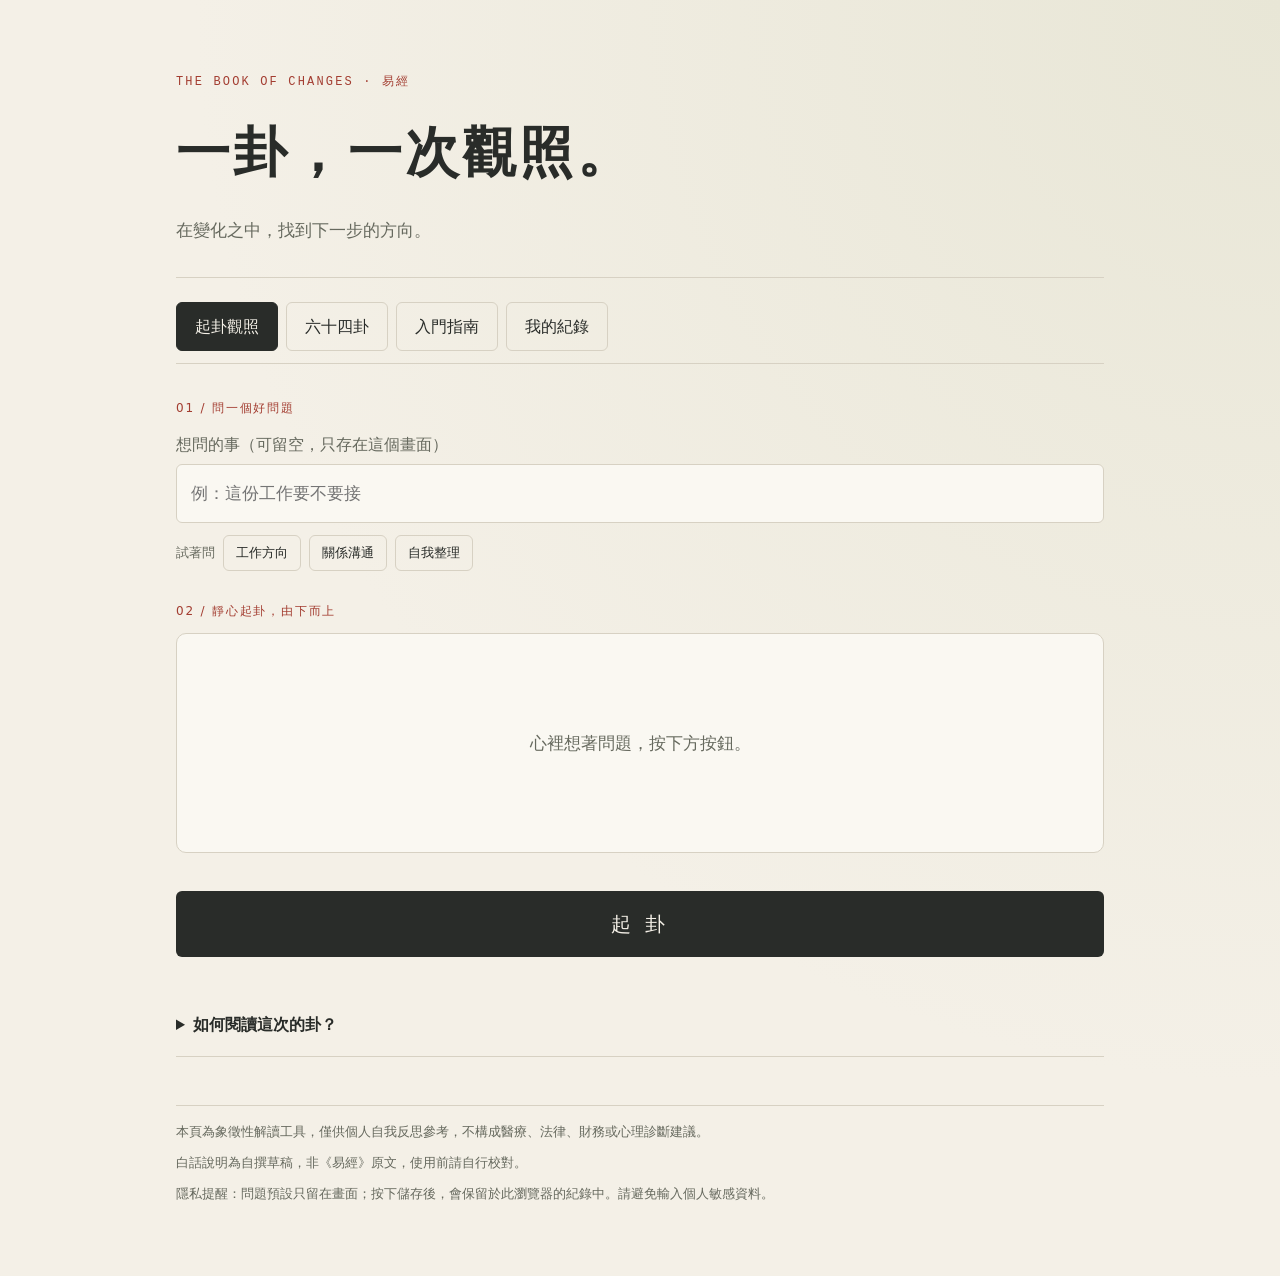
==== commit 9028492d: "feat: enrich Yijing with hexagram explorer, learning guide and private journal" ====
--- a/index.html
+++ b/index.html
@@ -1,4 +1,4 @@
-﻿<!DOCTYPE html>
+<!DOCTYPE html>
 <html lang="zh-Hant">
 <head>
 <meta charset="UTF-8">
@@ -153,18 +153,27 @@
   .line.enter{animation:none;}
 }
 </style>
+<link rel="stylesheet" href="enrich.css">
 </head>
 <body>
 <div class="wrap">
   <header>
-    <div class="eyebrow">三枚硬幣法 · 六爻</div>
-    <h1>起卦</h1>
-    <p class="sub">由初爻往上，一爻擲一次。</p>
+    <div class="eyebrow">THE BOOK OF CHANGES · 易經</div>
+    <h1>一卦，一次觀照。</h1>
+    <p class="sub">在變化之中，找到下一步的方向。</p>
   </header>
+  <nav class="view-nav" aria-label="主要功能">
+    <button data-view="casting" aria-pressed="true">起卦觀照</button><button data-view="library" aria-pressed="false">六十四卦</button><button data-view="learn" aria-pressed="false">入門指南</button><button data-view="journal" aria-pressed="false">我的紀錄</button>
+  </nav>
+  <main>
+  <section id="casting" class="view" aria-label="起卦觀照">
+  <p class="section-kicker">01 / 問一個好問題</p>
   <div class="ask">
     <label for="q">想問的事（可留空，只存在這個畫面）</label>
     <input type="text" id="q" placeholder="例：這份工作要不要接" autocomplete="off" maxlength="200">
   </div>
+  <div class="examples" aria-label="問題靈感"><span>試著問</span><button data-question="面對工作上的新機會，我可以先做好哪些準備？">工作方向</button><button data-question="我可以如何改善這段關係中的溝通？">關係溝通</button><button data-question="目前的生活中，我最需要調整的是什麼？">自我整理</button></div>
+  <p class="section-kicker">02 / 靜心起卦，由下而上</p>
   <div class="stage" id="stage" aria-live="polite">
     <div class="placeholder" id="placeholder">心裡想著問題，按下方按鈕。</div>
     <div class="stack" id="stack" hidden></div>
@@ -180,10 +189,31 @@
   <p class="coins" id="coins"></p>
   <p class="cast-error" id="castError" role="alert"></p>
   <button class="cast" id="cast">起 卦</button>
+  <div class="save-row"><button id="saveReading" hidden>儲存這次觀照</button><span id="saveStatus" role="status"></span></div>
+  <details class="reading-help"><summary>如何閱讀這次的卦？</summary><p>本卦描述當下的局勢；硃紅色的爻表示正在變動的地方；之卦提供變化後的觀察角度。先對照問題理解處境，再寫下一件可以實踐的小事。</p></details>
+  </section>
+  <section id="library" class="view" aria-labelledby="libraryTitle" hidden>
+    <p class="section-kicker">EXPLORE / 六十四種處境</p><h2 id="libraryTitle">六十四卦圖鑑</h2><p>從卦象認識變化，從白話說明回到生活。</p>
+    <label for="hexSearch">搜尋卦名、卦序或關鍵字</label><input type="search" id="hexSearch" placeholder="例如：乾、24、等待">
+    <div class="filters"><label>上卦<select id="upperFilter"><option value="">全部上卦</option></select></label><label>下卦<select id="lowerFilter"><option value="">全部下卦</option></select></label></div>
+    <p id="libraryCount" role="status"></p><div id="hexDetail" hidden tabindex="-1"></div><div id="hexGrid" class="hex-grid"></div>
+  </section>
+  <section id="learn" class="view" aria-labelledby="learnTitle" hidden>
+    <p class="section-kicker">LEARN / 從這裡開始</p><h2 id="learnTitle">讀懂變化的語言</h2><p>不必急著記住六十四卦。先認識陰陽、八卦與六爻。</p>
+    <div class="learn-grid"><article><h3>一陰一陽</h3><p>陽爻是連續的橫線，陰爻是中間斷開的橫線。可以把它們理解為主動與承接、展開與收斂，兩者並無好壞之分。</p></article><article><h3>八卦到六十四卦</h3><p>三條爻組成一個八卦；兩個八卦上下相疊，便得到六條爻的卦。八乘八，共有六十四種組合。</p></article></div>
+    <h3>八卦速覽</h3><div id="trigramGuide" class="trigram-grid"></div>
+    <h3>三枚硬幣如何成卦？</h3><p>每枚硬幣隨機取 2 或 3，三枚相加得到一條爻。由初爻往上擲六次。</p>
+    <div class="table-scroll"><table><thead><tr><th>數值</th><th>爻的性質</th><th>變化</th><th>機率</th></tr></thead><tbody><tr><td>6</td><td>老陰（斷線）</td><td>陰變陽</td><td>1/8</td></tr><tr><td>7</td><td>少陽（實線）</td><td>不變</td><td>3/8</td></tr><tr><td>8</td><td>少陰（斷線）</td><td>不變</td><td>3/8</td></tr><tr><td>9</td><td>老陽（實線）</td><td>陽變陰</td><td>1/8</td></tr></tbody></table></div>
+    <details open><summary>怎麼把問題問得更具體？</summary><p>把注意力放在自己可以理解與採取的行動。例如把「我一定會成功嗎？」改成「推進這個計畫時，我需要留意哪些阻力？」一次聚焦一個處境，會更容易反思。</p></details>
+    <details><summary>沒有變爻，或有多個變爻，怎麼讀？</summary><p>沒有變爻時，先看本卦呈現的整體狀態。有變爻時，可以把變動的位置與之卦一起參照。不同易學流派有不同的取爻方法，本工具提供卦象與白話摘要，不預設唯一的解讀規則。</p></details>
+    <details><summary>這些說明是易經原文嗎？</summary><p>不是。圖鑑的摘要與行動提示為自撰的反思文字；本工具未收錄完整卦辭、爻辭與經傳註解。如需研讀經典，請另外對照可靠的校注版本。</p></details>
+  </section>
+  <section id="journal" class="view" aria-labelledby="journalTitle" hidden><p class="section-kicker">REFLECT / 留下觀照</p><h2 id="journalTitle">我的起卦紀錄</h2><p>只有按下「儲存這次觀照」的結果才會存在此瀏覽器，最多保留 50 筆。清除瀏覽器資料後紀錄也會消失。</p><div id="journalList"></div><p id="journalStatus" role="status"></p></section>
+  </main>
   <footer>
     <p>本頁為象徵性解讀工具，僅供個人自我反思參考，不構成醫療、法律、財務或心理診斷建議。</p>
     <p>白話說明為自撰草稿，非《易經》原文，使用前請自行校對。</p>
-    <p>隱私提醒：問題欄僅存於當前畫面，請避免輸入真實姓名、公司名稱、電話或地址。</p>
+    <p>隱私提醒：問題預設只留在畫面；按下儲存後，會保留於此瀏覽器的紀錄中。請避免輸入個人敏感資料。</p>
   </footer>
 </div>
 <script>
@@ -940,5 +970,6 @@
               " · AI prompt " + mark(promptPass) + " · coin toss " + mark(coin.pass));
 })();
 </script>
+<script src="enrich.js"></script>
 </body>
 </html>
--- a/enrich.css
+++ b/enrich.css
@@ -0,0 +1 @@
+:root{--paper:#f4f0e7;--paper-deep:#eae3d5;--ink:#292c29;--ink-soft:#66695e;--indigo:#526354;--cinnabar:#a33d31;--rule:#d7d1c3}body{background:radial-gradient(ellipse at top right,#e8e6d6,transparent 60%),var(--paper)}.wrap{max-width:1000px;padding:48px 36px 64px}header{padding:24px 0 32px;margin-bottom:24px}h1{font-size:clamp(32px,5vw,54px);letter-spacing:.06em;margin:16px 0}.eyebrow{font-size:12px;letter-spacing:.18em;color:var(--cinnabar)}.sub{font-size:17px}.view-nav{display:flex;gap:8px;border-bottom:1px solid var(--rule);margin-bottom:34px;padding-bottom:12px;flex-wrap:wrap}button,input,select{font:inherit}button{cursor:pointer}button:focus-visible,a:focus-visible,summary:focus-visible,select:focus-visible,input:focus-visible{outline:2px solid var(--cinnabar);outline-offset:4px}.view-nav button,.examples button,.save-row button,.journal-card button,.detail-close{border:1px solid var(--rule);background:transparent;color:var(--ink);padding:10px 18px;border-radius:6px}.view-nav button[aria-pressed=true]{background:var(--ink);color:var(--paper);border-color:var(--ink)}.section-kicker{font-size:12px;letter-spacing:.15em;color:var(--cinnabar);margin:24px 0 12px}label{font-size:16px}input[type=text],input[type=search],select{font-size:17px;border:1px solid var(--rule);border-radius:6px;padding:14px;background:#faf8f2;color:var(--ink);width:100%}.ask{margin-bottom:12px}.examples{display:flex;gap:8px;align-items:center;flex-wrap:wrap;color:var(--ink-soft);font-size:13px;margin-bottom:30px}.examples button{padding:6px 12px}.stage,.ai-panel{background:#faf8f2;border-radius:10px;padding:28px}.stage{min-height:220px}.placeholder{font-size:17px}.cast{border-radius:6px;font-size:20px;padding:16px}.body-text,.action,.trigrams,.moving,.question,.ai-desc,.ai-copy{font-size:17px}.ai-prompt-box{font-size:15px}.name{font-size:30px}.coins{font-size:15px;min-height:20px}.save-row{display:flex;align-items:center;gap:12px;margin:18px 0;color:var(--ink-soft);font-size:14px}.save-row button{background:var(--indigo);color:#fff}.reading-help,details{padding:18px 0;border-bottom:1px solid var(--rule)}summary{cursor:pointer;font-weight:600}h2{font-family:"Songti TC","PMingLiU",serif;font-size:32px;margin:0 0 12px}h3{font-size:20px}section>p{color:var(--ink-soft)}.filters{display:flex;gap:16px;margin-top:16px}.filters label{flex:1}.filters select{display:block;margin-top:6px}.hex-grid{display:grid;grid-template-columns:repeat(4,minmax(0,1fr));gap:12px}.hex-card{text-align:left;background:#faf8f2;border:1px solid var(--rule);padding:18px;border-radius:8px;color:var(--ink);transition:border-color .15s,background .15s}.hex-card:hover{background:#eee7da;border-color:var(--cinnabar)}.hex-card .symbol{font-size:40px;display:block;line-height:1.4;color:var(--indigo)}.hex-card strong{display:block;font-size:17px}.hex-card small{color:var(--ink-soft)}#hexDetail{border-left:3px solid var(--cinnabar);background:#faf8f2;padding:24px;margin:20px 0;border-radius:6px}.detail-close{margin-top:18px}.learn-grid{display:grid;grid-template-columns:1fr 1fr;gap:18px}.learn-grid article,.journal-card{padding:22px;background:#faf8f2;border:1px solid var(--rule);border-radius:8px}.learn-grid h3{margin-top:0}.trigram-grid{display:grid;grid-template-columns:repeat(4,1fr);gap:12px}.trigram-card{padding:16px;border:1px solid var(--rule);border-radius:8px}.trigram-card b{font-size:30px;display:block;color:var(--indigo)}.trigram-card p{font-size:14px;margin-bottom:0;color:var(--ink-soft)}table{width:100%;border-collapse:collapse;background:#faf8f2}th,td{padding:12px;text-align:left;border-bottom:1px solid var(--rule);white-space:nowrap}.table-scroll{overflow:auto}.journal-card{margin-bottom:16px;overflow-wrap:anywhere}.journal-card time{font-size:13px;color:var(--ink-soft)}.journal-card button{margin:8px 8px 0 0;font-size:14px}.journal-card label{margin-top:14px}.journal-card textarea{width:100%;padding:12px;min-height:90px;background:var(--paper);border:1px solid var(--rule);border-radius:6px;font:inherit;resize:vertical}.journal-card h3{margin:8px 0}footer{font-size:13px;line-height:1.9;margin-top:48px}[hidden]{display:none!important}@media(max-width:640px){.wrap{padding:24px 18px 40px}.view-nav{gap:6px}.view-nav button{padding:9px 12px;font-size:14px}.hex-grid{grid-template-columns:repeat(2,minmax(0,1fr))}.trigram-grid{grid-template-columns:repeat(2,1fr)}.learn-grid{grid-template-columns:1fr}.stage,.ai-panel{padding:20px 16px}.line{grid-template-columns:20px 1fr 100px;gap:8px}.line .mark,.line .idx{font-size:16px}.name{font-size:26px}.filters{gap:10px}}
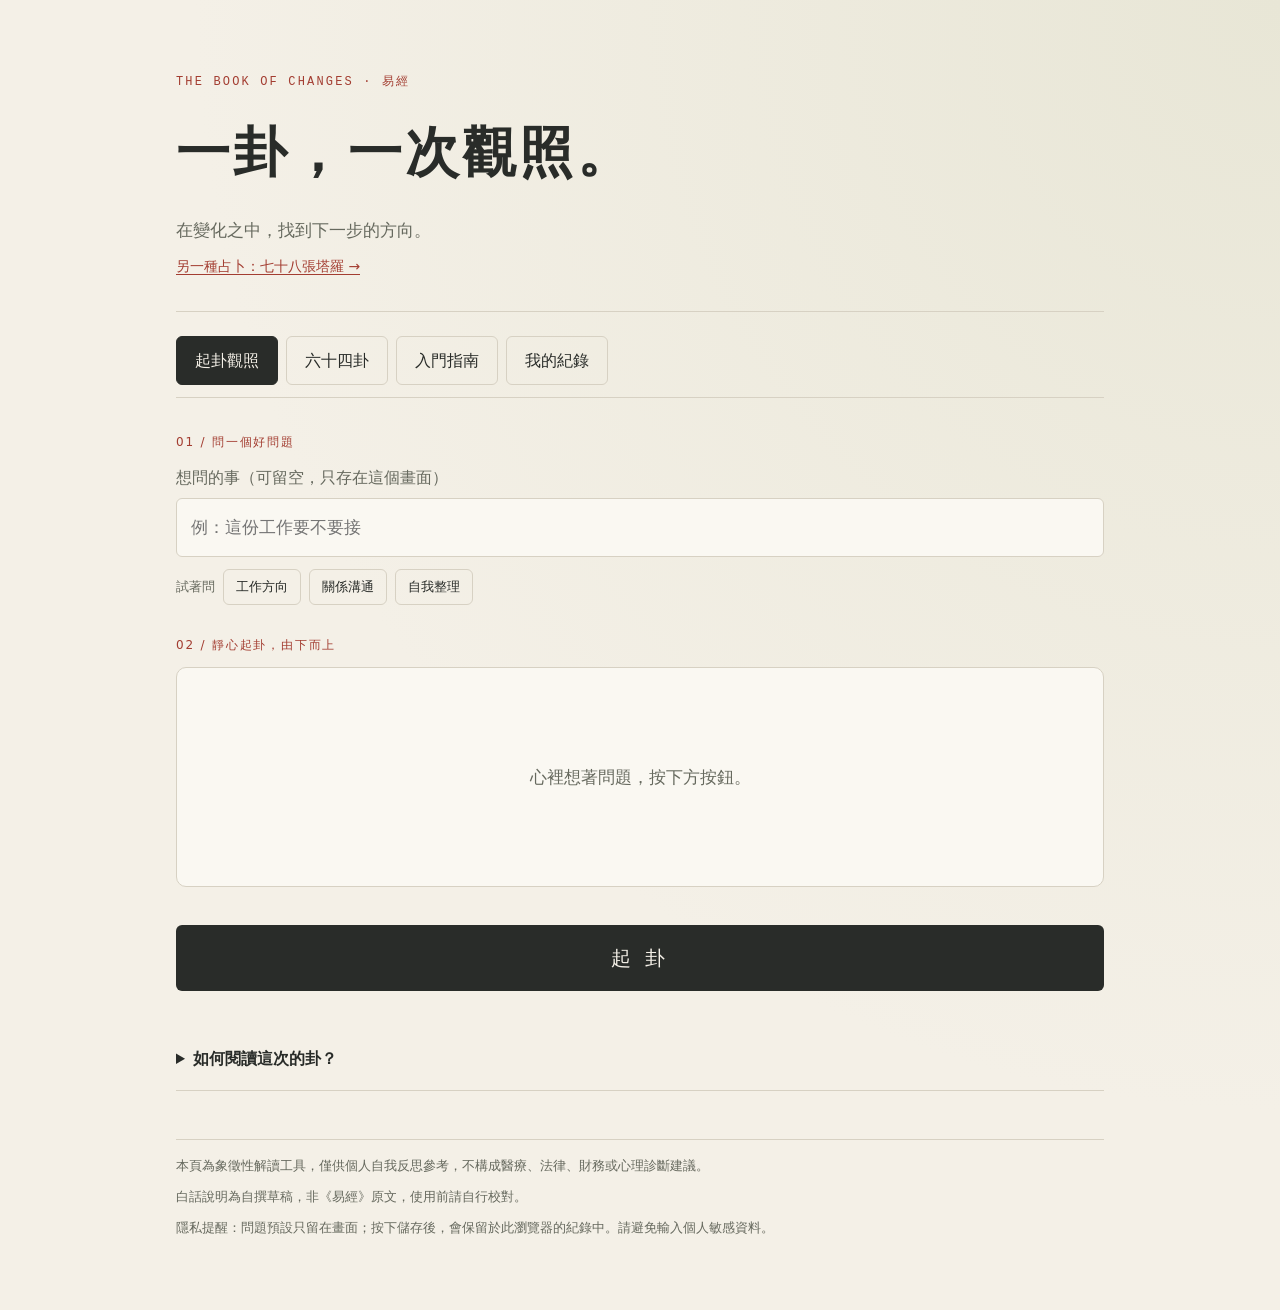
==== commit 982ccf26: "在首頁加入塔羅網站連結 Co-Authored-By: Claude Opus 5.5 <noreply@anthropic.com> Claude-Session: https://claude.a" ====
--- a/index.html
+++ b/index.html
@@ -154,6 +154,7 @@
 }
 </style>
 <link rel="stylesheet" href="enrich.css">
+<style>.site-link{margin:10px 0 0;font-size:14px}.site-link a{color:var(--cinnabar);text-decoration:none;border-bottom:1px solid currentColor}.site-link a:hover{opacity:.8}</style>
 </head>
 <body>
 <div class="wrap">
@@ -161,6 +162,7 @@
     <div class="eyebrow">THE BOOK OF CHANGES · 易經</div>
     <h1>一卦，一次觀照。</h1>
     <p class="sub">在變化之中，找到下一步的方向。</p>
+    <p class="site-link"><a href="https://rita112025-cpu.github.io/tarot/">另一種占卜：七十八張塔羅 →</a></p>
   </header>
   <nav class="view-nav" aria-label="主要功能">
     <button data-view="casting" aria-pressed="true">起卦觀照</button><button data-view="library" aria-pressed="false">六十四卦</button><button data-view="learn" aria-pressed="false">入門指南</button><button data-view="journal" aria-pressed="false">我的紀錄</button>
